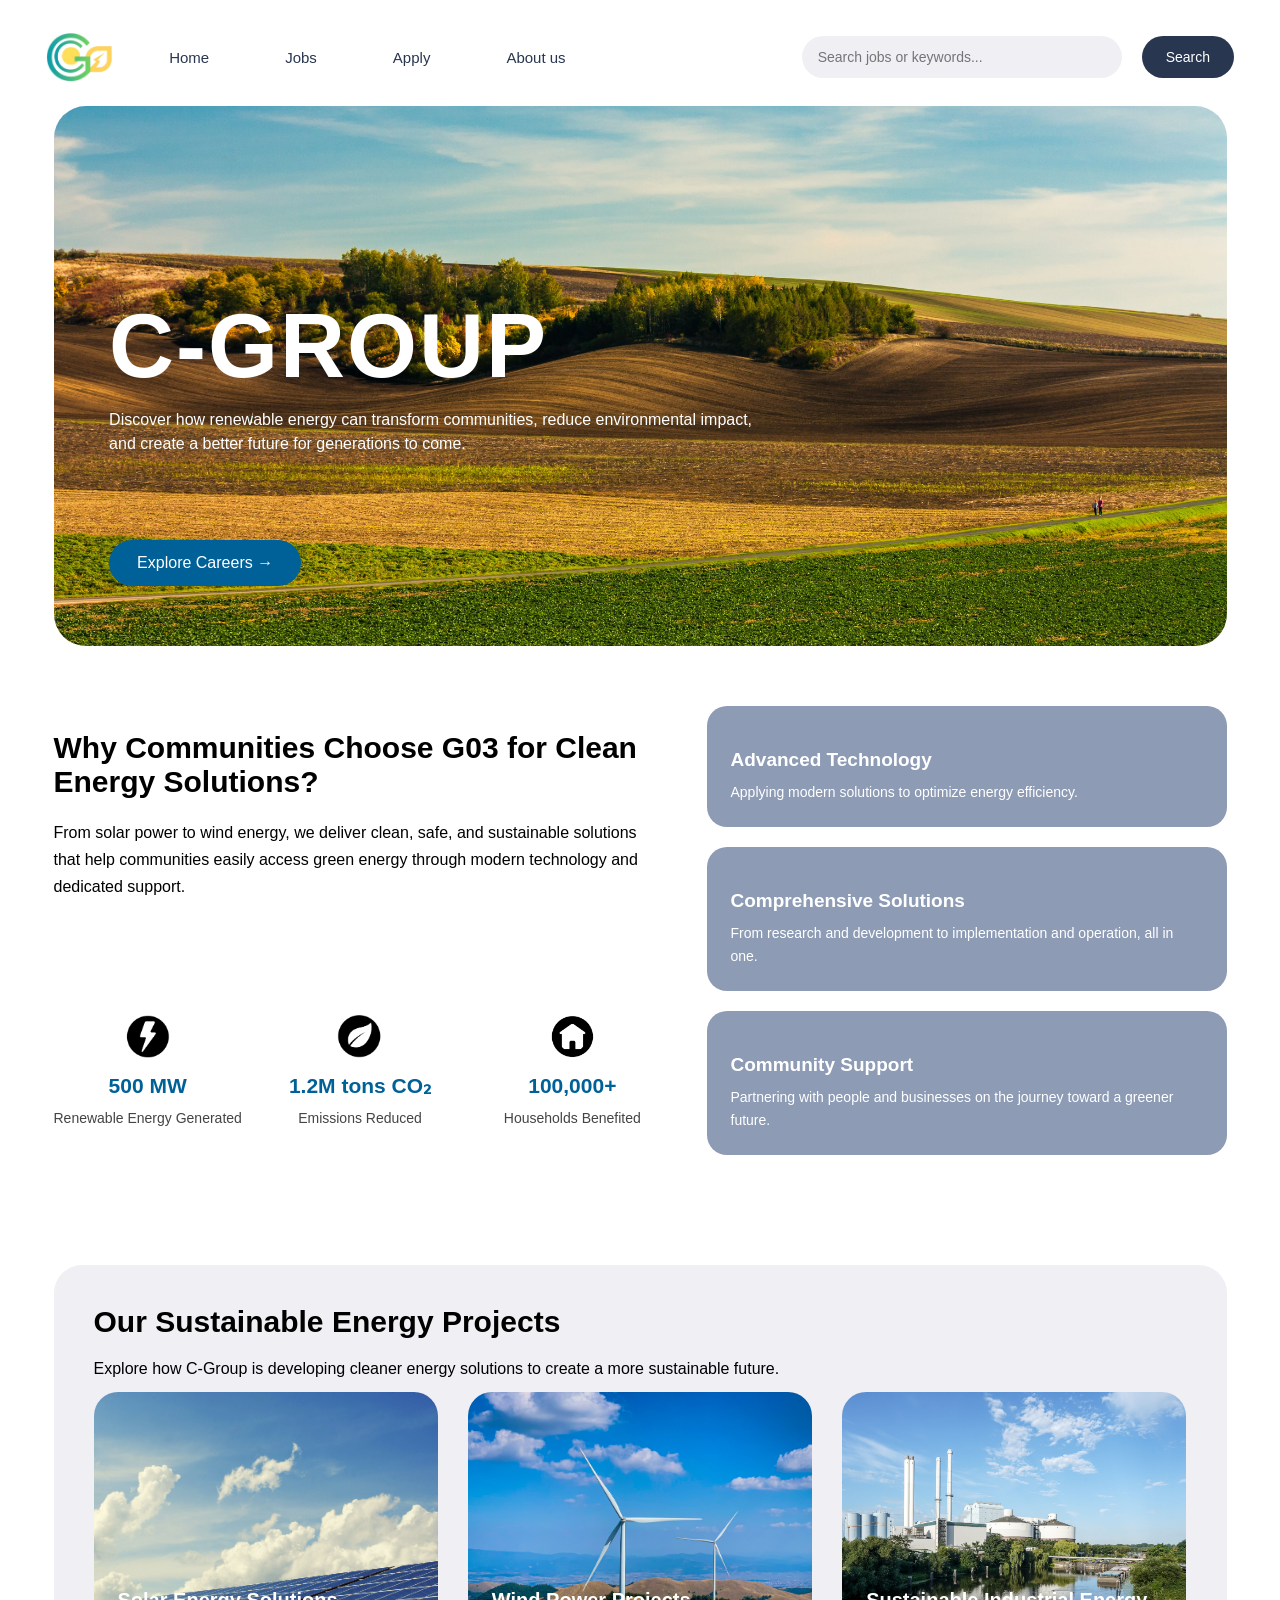
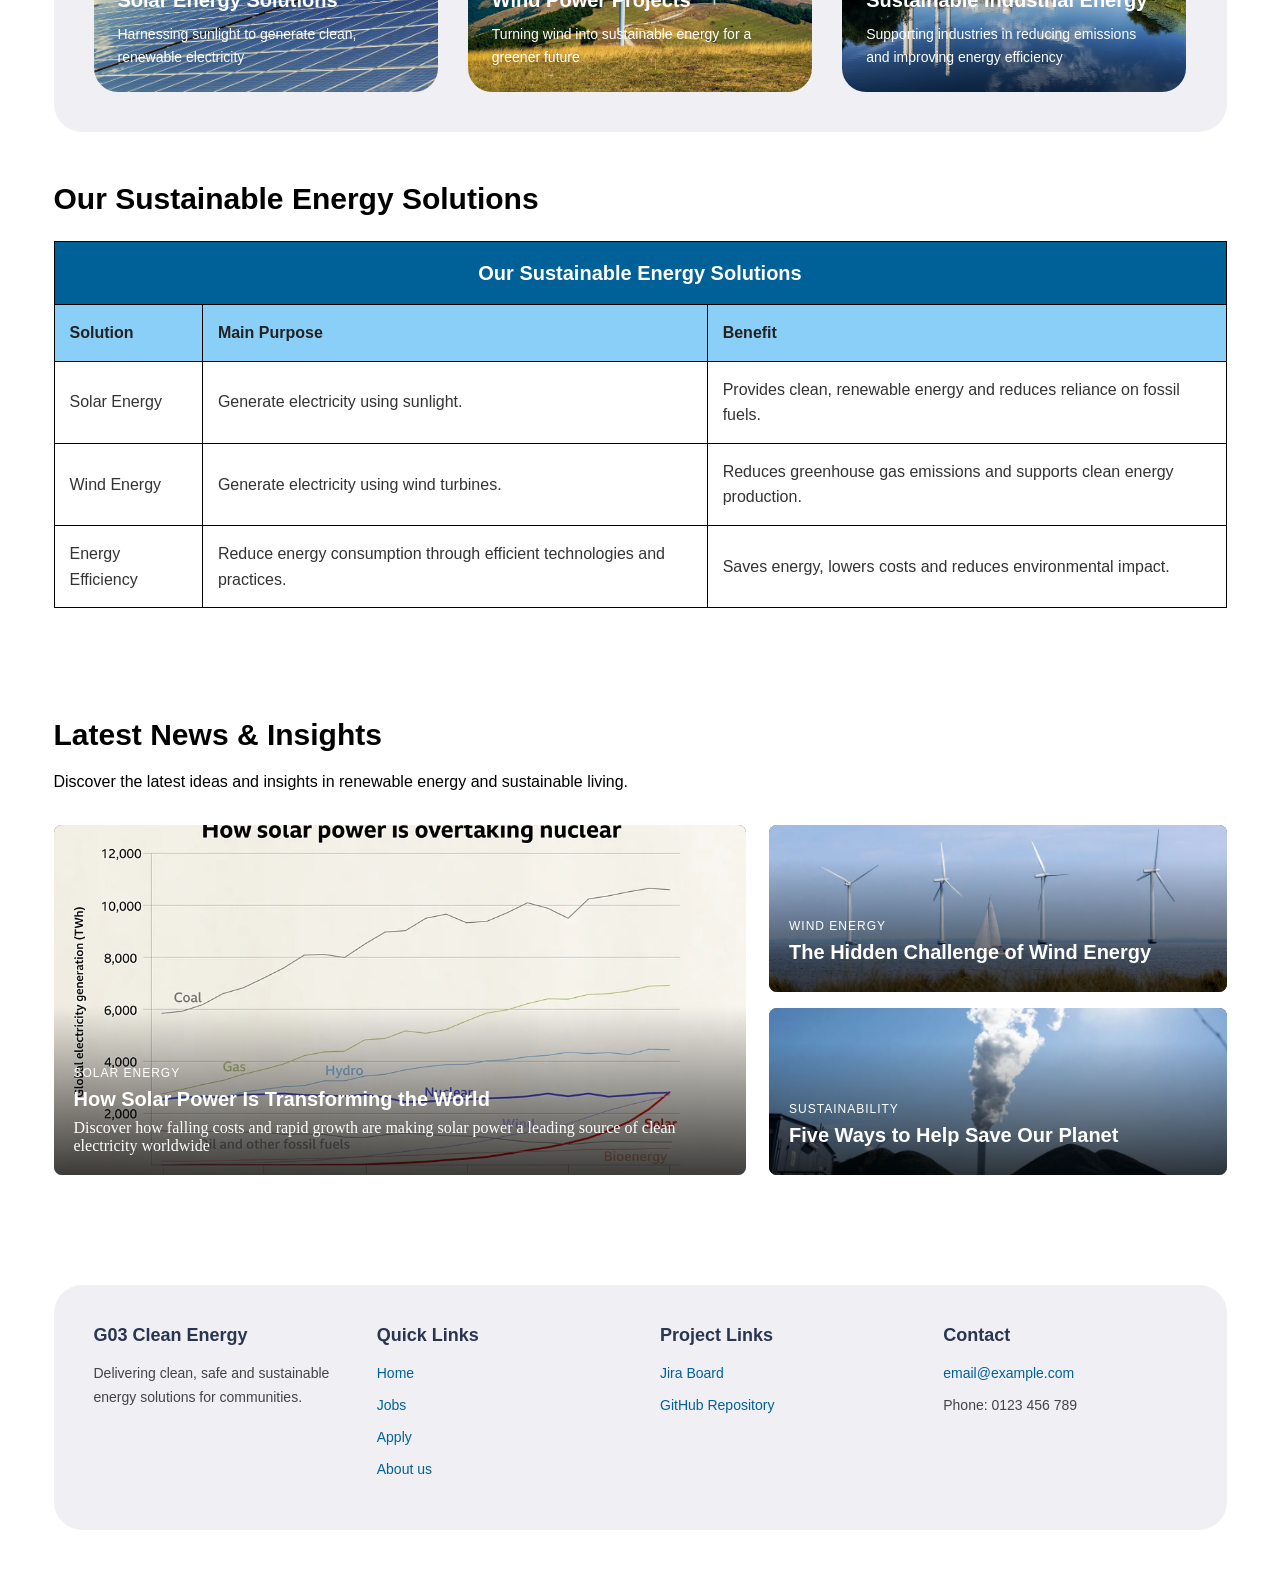
==== index.html @ 41810e2a "update table in index" ====
<!DOCTYPE html>
<html lang="en">
<head>
    <meta charset="UTF-8">
    <meta name="viewport" content="width=device-width, initial-scale=1.0">
    <title>Document</title>
    
    <!-- Shared stylesheet: navigation bar and footer (used by every page) -->
    <link rel="stylesheet" href="styles/styles.css"> 

    <!-- Home page stylesheet: styles only for this page -->
    <link rel="stylesheet" href="styles/index.css">
</head>

<body>

    <!-- =====================================================
         1. HERO (navigation + banner image + hero text)
         ===================================================== -->

    <section class="hero">
        
        <!-- ---------- Navigation bar ---------- -->
        <nav>
            <!-- Left side: logo and page links -->
            <div class="nav-left">

                <!-- Company logo: clicking it returns to the Home page -->
                <a href="index.html" class="logo">
                    <img src="images/logo_.png" alt="company_logo">
                </a>

                <!-- Company logo: clicking it returns to the Home page -->
                <div class="navigation_links">
                    <a href="index.html" class="active">Home</a>
                    <a href="jobs.html">Jobs</a>
                    <a href="apply.html">Apply</a>
                    <a href="about.html">About us</a>
                </div>

            </div>

            <!-- Right side: search form for job titles or keywords -->
            <form class="search_form" action="jobs.html" method="get">
                <input
                    type="search"
                    name="keyword"
                    placeholder="Search jobs or keywords..."
                    aria-label="Search jobs or keywords">

                <!-- Button that submits the search -->
                <button type="submit">Search</button>
            </form>

        </nav>
        
        <!-- ---------- Banner image (below the navigation bar) ---------- -->
        <section class="hero-image">
                <img src="images/background.jpg" alt="Renewable energy solutions">
        </section>

        <!-- ---------- Hero content (placed on top of the banner image) ---------- -->
        <div class="hero-content">

            <!-- Title and description -->
            <div class="hero-text">

                <!-- Title -->
                <div class="hero-title">
                    <h1> <strong> C-GROUP </strong> </h1> 
                </div>

                <!-- Description -->
                <div class="hero-description">
                    <p> Discover how renewable energy can transform communities, reduce environmental impact, 
                        and create a better future for generations to come.</p> 
                </div>

            </div>

            <!-- Call-to-action button -->
            <div class="hero-cta">
                <a href="jobs.html" class="btn-primary">Explore Careers → </a>
            </div>
            
        </div>

    </section>

    <!-- =====================================================
         2. INTRODUCTION
         Left: intro text + statistics.  Right: feature cards.
         ===================================================== -->
    <section class="intro-section">

        <!-- ---------- Left column: text and statistics ---------- -->
        <section class="intro">
            <h2> Why Communities Choose G03 for Clean Energy Solutions? </h2>
            <p> From solar power to wind energy, we deliver clean, safe, and sustainable 
                solutions that help communities easily access green energy through modern 
                technology and dedicated support. </p>

            <!-- Company statistics (3 items in a row) -->
            <div class="company-stats">

                <!-- Stat 1: renewable energy generated -->
                <div class="stat-item">
                    <div class="stat-icon">
                        <img src="images/icon_1.png" alt="lightning_icon ">
                    </div>
                    <h4>500 MW</h4>
                    <p>Renewable Energy Generated</p>
                </div>

                <!-- Stat 2: carbon emissions reduced -->
                <div class="stat-item">
                    <div class="stat-icon">
                        <img src="images/icon_2.png" alt="leaf_icon">
                    </div>
                    <h4>1.2M tons CO₂</h4>
                    <p> Emissions Reduced</p>
                </div>

                <!-- Stat 3: households benefited -->
                <div class="stat-item">
                    <div class="stat-icon">
                        <img src="images/icon_3.png" alt="house_icon">
                    </div>
                    <h4>100,000+</h4>
                    <p>Households Benefited</p>
                </div>

            </div>
            
        </section>

        <!-- ---------- Right column: feature cards (stacked vertically) ---------- -->
        <section class="features-section">
            <section class="features">

                <!-- Feature 1 -->
                <div class="feature-card">
                    <h3> Advanced Technology </h3>
                    <p> Applying modern solutions to optimize energy efficiency. </p>
                </div>

                <!-- Feature 2 -->
                <div class="feature-card">
                    <h3> Comprehensive Solutions </h3>
                    <p> From research and development to implementation and operation, 
                        all in one. </p>
                </div>

                <!-- Feature 3 -->
                <div class="feature-card">
                    <h3> Community Support </h3>
                    <p> Partnering with people and businesses on the journey 
                        toward a greener future. </p>
                </div>

            </section>
        </section>
        
    </section>

    <!-- =====================================================
         3. PROJECTS
         ===================================================== -->
    <section class="intro-project">

        <!-- Heading and description above the project cards -->
        <section class="project-text">
            <h2> Our Sustainable Energy Projects </h2>
            <p> Explore how C-Group is developing cleaner energy solutions to create a more sustainable future. </p>
        </section>

        <!-- Featured projects (3 cards in a row) -->
        <section class="featured-projects">
            <section class="projects">

                <!-- Project 1 -->
                <div class="project-card">
                    <img src="images/project_1.jpg" alt="Solar panels in a solar farm">
                    <h3> Solar Energy Solutions </h3>
                    <p> Harnessing sunlight to generate clean, renewable electricity </p>
                </div>

                <!-- Project 2 -->
                <div class="project-card">
                    <img src="images/project_2.jpg" alt="Wind turbines generating renewable energy">
                    <h3> Wind Power Projects </h3>
                    <p> Turning wind into sustainable energy for a greener future </p>
                </div>

                <!-- Project 3 -->
                <div class="project-card">
                    <img src="images/project_3.jpg" alt="Biomass energy facility">
                    <h3> Sustainable Industrial Energy </h3>
                    <p> Supporting industries in reducing emissions and improving energy efficiency </p>
                </div>

            </section>
        </section>

    </section>

    <!-- =====================================================
         4. SUSTAINABLE ENERGY TABLE
         ===================================================== -->
    <section class="solutions-section">

        <h2> Our Sustainable Energy Solutions </h2>
        <table class="solutions-table">

            <!-- Table title: merge 3 columns -->
            <tr>
                <th colspan="3">Our Sustainable Energy Solutions</th>
            </tr>
            
            <!-- Column headings -->
            <tr>
                <th>Solution</th>
                <th>Main Purpose</th>
                <th>Benefit</th>
            </tr>

            <!-- Solar Energy -->
            <tr>
                <td>Solar Energy</td>
                <td>Generate electricity using sunlight.</td>
                <td>Provides clean, renewable energy and reduces reliance on fossil fuels.</td>
            </tr>

            <!-- Wind Energy -->
            <tr>
                <td>Wind Energy</td>
                <td>Generate electricity using wind turbines.</td>
                <td>Reduces greenhouse gas emissions and supports clean energy production.</td>
            </tr>

            <!-- Energy Efficiency -->
            <tr>
                <td>Energy Efficiency</td>
                <td>Reduce energy consumption through efficient technologies and practices.</td>
                <td>Saves energy, lowers costs and reduces environmental impact.</td>
            </tr>

        </table>

    </section>

    <!-- =====================================================
         5. LATEST NEWS
         ===================================================== -->
    <section class="news-section">

        <!-- Heading and description above the news grid -->
        <div class="news-text">
            <h2> Latest News &amp; Insights </h2>
            <p>  Discover the latest ideas and insights in renewable energy
                 and sustainable living.</p>
        </div>

        <!-- News grid: 1 big article on the left, 2 smaller articles on the right -->
        <div class="news-grid">

            <!-- Left: main featured article -->
            <a href="https://www.bbc.com/future/article/20261023-how-solar-became-bigger-than-nuclear" class="news-card-link">

                <article class="news-card news-main">
                    <img src="images/bbc_solar.jpg" alt="Solar panels in a solar farm">

                    <div class="news-content">
                        <p class="news-category">SOLAR ENERGY</p>
                        <h3>How Solar Power Is Transforming the World</h3>
                        <p> Discover how falling costs and rapid growth are making solar power a 
                        leading source of clean electricity worldwide </p>
                    </div>
                </article>
            </a>
            
            <!-- Right: wrapper that holds the 2 smaller articles (stacked) -->
            <div class="news-right">

                <!-- Top-right article -->
                <a href="https://www.bbc.com/future/article/20250506-renewable-energys-trouble-with-wind-theft" class="news-card-link">

                    <article class="news-card news-secondary">
                        <img src="images/bbc_wind.jpg" alt="Wind turbines generating renewable energy">

                        <div class="news-content">
                            <p class="news-category">WIND ENERGY</p>
                            <h3>The Hidden Challenge of Wind Energy</h3>
                        </div>
                    </article>

                </a>

                <!-- Bottom-right article -->
                <a href="https://www.bbc.com/news/science-environment-60987614" class="news-card-link">

                    <article class="news-card news-secondary">
                        <img src="images/bbc_sustainace.jpg" alt="Biomass energy facility">

                        <div class="news-content">
                            <p class="news-category">SUSTAINABILITY</p>
                            <h3>Five Ways to Help Save Our Planet</h3>
                        </div>
                    </article>

                </a>

            </div>

        </div>

    </section>

    <!-- =====================================================
         6. FOOTER
         ===================================================== -->
    <footer class="footer">

        <!-- Top part: 4 columns -->
        <div class="footer-main">

            <!-- Column 1: company introduction -->
            <div class="footer-column">
                <h3>G03 Clean Energy</h3>
                <p>Delivering clean, safe and sustainable energy solutions for communities.</p>
            </div>

            <!-- Column 2: quick links to the main pages -->
            <div class="footer-column">
                <h3>Quick Links</h3>
                <a href="index.html">Home</a>
                <a href="jobs.html">Jobs</a>
                <a href="apply.html">Apply</a>
                <a href="about.html">About us</a>
            </div>

            <!-- Column 3: project links -->
            <div class="footer-column">
                <h3>Project Links</h3>
                <a href="https://student-team-bgzfvh3f.atlassian.net/jira/software/projects/SCRUM/boards/1?filter=&groupBy=subtask" target="_blank" rel="noopener">Jira Board</a>
                <a href="https://github.com/COS10026-CNKSCD/Project-1" target="_blank" rel="noopener">GitHub Repository</a>
            </div>

            <!-- Column 4: contact information -->
            <div class="footer-column">
                <h3>Contact</h3>
                <a href="mailto:email@example.com">email@example.com</a>
                <p>Phone: 0123 456 789</p>
            </div>

        </div>
    </footer>
    
</body>
</html>
---- styles/styles.css ----
/* =========================================================
   SHARED STYLES (used by every page)
 
   Sections in this file:
     1. Header / navigation bar
     2. Search form
 
   Team design notes:
     Font:              "Trebuchet MS", sans-serif
     Box background:    #F0EFF4 (light grey), #293650 (dark blue)
     Text colors:       black, #006199 (blue)
   ========================================================= */
 
/* Make width and height include padding and border (easier to size boxes) */
*, *::before, *::after {
    box-sizing: border-box;
}


/* =========================================================
   1. HEADER / NAVIGATION
   ========================================================= */

/* Navigation bar: logo and links on the left, search form on the right */
nav {
    display: flex;
    justify-content: space-between;          /* places the two sides at opposite ends */
    align-items: center;                     /* vertically centers the logo, links and form */
    padding: 24px 38px;
}

/* ---------- Left side: logo + page links ---------- */

/* Logo image: limit its size so it fits in the navigation bar */
.logo img {
    height: 50px;       /* change this number to make the logo bigger or smaller */
    width: auto;        /* width follows the height, so the logo is not stretched */
    display: block;     /* removes the small gap under the image */
}

/* Groups the company logo and the navigation links together */
.nav-left {
    display: flex;
    align-items: center;
    gap: 32px;                               /* space between the logo and the links */
}

/* Puts the navigation links in a horizontal row */
.navigation_links {
    display: flex;
    align-items: center;
    gap: 28px;                              /* space between the links */
}

/* Each navigation link */
.navigation_links a {
    font-family: "Trebuchet MS", sans-serif;
    font-size: 15px;
    color: #293650;
    text-decoration: none;                 /* removes the default underline */
    transition: color 0.3s ease;           /* smooth color change on hover */
    border-radius: 50px;                   /* pill shape (used by the hover background) */
    padding: 12px 24px;
}

/* Link gets a light background and black text when the mouse is over it */
.navigation_links a:hover {
    background-color: #F0EFF4;
    color: #000000;
}

/* =========================================================
   2. SEARCH FORM
   ========================================================= */
 
/* Puts the search input and the button in a horizontal row */
.search_form {
    display: flex;
    align-items: center;
    gap: 20px;                           /* space between the input and the button */
}

/* Search input field */
.search_form input[type="search"] {
    width: 320px;
    height: 42px;
    padding: 0 16px;                   /* space between the text and the edge of the field */
    border: none;                      /* removes the default border */
    border-radius: 24px;               /* rounded (pill) shape */
    background-color: #F0EFF4;
    font-size: 14px;
}

/* Search button */
.search_form button {
    height: 42px;
    padding: 0 24px;
    border: none;
    border-radius: 24px;
    background-color: #293650;
    color: white;
    font-size: 14px;
    cursor: pointer;                 /* shows the hand cursor on hover */
}

/* =========================================================
   3. FOOTER
   ========================================================= */

/* Footer box: same style as the projects box (grey, rounded on all corners) */
.footer {
    background-color: #F0EFF4;
    border-radius: 28px;
    padding: 40px;
    margin: 50px 3.6%;                  /* same side margin as the other sections */
}

/* Top part: puts the columns in a horizontal row */
.footer-main {
    display: flex;
    justify-content: space-between;
    gap: 40px;
}

/* One footer column */
.footer-column {
    flex: 1;                            /* all columns have equal width */
    min-width: 0;
}

/* Column title */
.footer-column h3 {
    font-family: "Trebuchet MS", sans-serif;
    font-size: 18px;
    color: #293650;
    margin: 0 0 16px;
}

/* Column text and links (shared settings) */
.footer-column p,
.footer-column a {
    font-family: "Trebuchet MS", sans-serif;
    font-size: 14px;
    line-height: 1.7;
    color: #444444;
    margin: 0 0 8px;
}

/* Links: one per line, blue, no underline */
.footer-column a {
    display: block;
    color: #006199;
    text-decoration: none;
    transition: color 0.3s ease;        /* smooth color change on hover */
}

/* Link becomes darker blue when hovered */
.footer-column a:hover {
    color: #003B5C;
}

/* Bottom part: thin line above the copyright text */
.footer-bottom {
    margin-top: 30px;
    padding-top: 20px;
    border-top: 1px solid #8D9BB5;
    text-align: center;
}

/* Copyright text */
.footer-bottom p {
    font-family: "Trebuchet MS", sans-serif;
    font-size: 13px;
    color: #444444;
    margin: 0;
}
---- styles/index.css ----
/*
Name: Trần Hồng Vy Ái
Student ID: 106391519
File: home.css
Purpose: Styles for the C-Group home page.
 
Sections in this file (same order as the page):
  1. Hero banner image
  2. Hero content + call-to-action button
  3. Introduction (text + statistics + feature cards)
  4. Projects
  5. Latest news
*/

/* * Make width and height include padding and border (easier to size boxes) */
*, *::before, *::after {
    box-sizing: border-box;
}


/* =========================================================
   1. HERO BANNER IMAGE
   ========================================================= */
 
/* Banner frame: size, side margin and rounded corners */
.hero-image {
    margin: 0 3.6%;
    height: 540px;
    border-radius: 32px;
    overflow: hidden;             /* cuts the image at the rounded corners */
}

/* Image fills the banner without being stretched */
.hero-image img {
    width: 100%;
    height: 100%;
    object-fit: cover;
    display: block;
}


/* =========================================================
   2. HERO CONTENT
   ========================================================= */
 
/* Reference point: hero content is positioned relative to this section */
.hero {
    position: relative;
}

/* Đẩy phần chữ C-GROUP và miêu tả lên cao hơn tùy ý qua thuộc tính top */
.hero-text {
    position: absolute;
    left: 8%;
    top: 45%;           /* Giảm hoặc tăng số này để chỉnh độ cao của chữ */
    z-index: 2;
    max-width: 650px;
    color: #ffffff;     /* Chữ màu trắng nổi bật trên ảnh nền */
}

/* Giữ nguyên hoặc điều chỉnh vị trí nút bấm ở phía dưới */
.hero-cta {
    position: absolute;
    left: 8%;
    bottom: 60px;       /* Nút vẫn nằm ở vị trí cũ */
    z-index: 2;
}

/* Tiêu đề C-GROUP */
.hero-title h1 {
    font-size: 90px;
    font-weight: normal;
    margin: 0 0 10px 0;
    letter-spacing: 2px;
    font-family: "Trebuchet MS", sans-serif;
}

/* Đoạn văn miêu tả */
.hero-description p {
    font-size: 16px;
    line-height: 1.5;
    margin: 0;
    font-family: "Trebuchet MS", sans-serif;
}

/* ---------- Call-to-action button ---------- */
 
/* "Explore Careers" button */
.btn-primary {
    display: inline-block;
    background-color: #006199;
    color: white;
    text-decoration: none;
    padding: 14px 28px;
    border-radius: 30px;
    font-family: "Trebuchet MS", sans-serif;
    font-size: 16px;
    transition: 0.3s;       /* smooth color change on hover */
}

/* Button becomes darker when the mouse is over it */
.btn-primary:hover {
    background-color: #003B5C;
    transform: translateY(-3px);
}


/* =========================================================
   3. INTRODUCTION
   ========================================================= */
 
/* Two-column layout: intro text on the left, feature cards on the right */
.intro-section {
    display: flex;
    justify-content: space-between;       /* text and cards go to opposite sides */
    align-items: center;                  /* centers both columns vertically */
    padding: 60px 3.6%;                   /* side padding matches the hero image margin */
    gap: 40px;                            /* space between the text and the cards */
}

/* ---------- 3a. Left column: introduction text ---------- */

/* Text column takes all the remaining space */
.intro {
    flex: 1;                        
    min-width: 0;                        /* lets the text shrink instead of pushing the cards out */
    align-self: flex-start;              /* aligns this column to the top */
}

/* Introduction heading */
.intro h2 {
    font-family: "Trebuchet MS", sans-serif;
    font-size: 30px;
    color: black;
    margin-bottom: 20px;
}

/* Introduction paragraph */
.intro p {
    font-family: "Trebuchet MS", sans-serif;
    font-size: 16px;
    line-height: 1.7;
    color: black;
}

/* ---------- 3b. Company statistics (inside the left column) ---------- */
 
/* Puts the 3 statistics items in a horizontal row */
.company-stats {
    display: flex;
    justify-content: space-between;
    gap: 24px;
    margin-top: 40px;
}

/* One statistics item (icon + number + description) */
.stat-item {
    flex: 1;                        /* all 3 items have equal width */
    min-width: 0;
    text-align: center;
}

/* Box that centers the icon and controls the space around it */
.stat-icon {
    display: flex;
    align-items: center;
    justify-content: center;
    width: 72px;
    height: 72px;
    margin: 60px auto 2px;        /* top 60px, centered horizontally, bottom 2px */
}

/* Icon image size */
.stat-icon img {
    display: block;
    width: 45px;
    height: 45px;
    object-fit: contain;         /* shows the whole icon without cropping */
}

/* Statistics value (e.g. 500 MW) */
.stat-item h4 {
    font-family: "Trebuchet MS", sans-serif;
    font-size: 21px;
    color: #006199;
    margin: 0 0 10px;
}

/* Description under the value */
.stat-item p {
    font-family: "Trebuchet MS", sans-serif;
    font-size: 14px;
    line-height: 1.5;
    color: #444444;
    margin: 0;
}

/* ---------- 3c. Right column: feature cards ---------- */

/* Fixed-width column that holds the 3 cards */
.features-section {
    flex: 0 0 520px;                /* Do not grow or shrink; width is 520px */
    max-width: 100%;                /* Never exceed the width of the parent */
}

/* Stacks the cards vertically */
.features {
    display: flex;
    flex-direction: column;
    gap: 20px;                      /* Space between cards */
}

/* One feature card */
.feature-card {
    background-color: #8D9BB5;
    border-radius: 20px;
    padding: 24px;
    width: 100%;                    /* Fill the column width */
}

/* Card title */
.feature-card h3 {
    font-family: "Trebuchet MS", sans-serif;
    font-size: 19px;
    color: white;
    margin-bottom: 10px;
}

/* Card text */
.feature-card p {
    font-family: "Trebuchet MS", sans-serif;
    font-size: 14px;
    line-height: 1.6;
    color: white;
    margin: 0;
}


/* =========================================================
   4. PROJECTS
   ========================================================= */
 
/* Grey rounded box that holds the whole projects section */
.intro-project {
    background-color: #F0EFF4;
    border-radius: 28px;
    padding: 40px;
    margin: 50px 3.6%;
}

/* ---------- 4a. Text above the project cards ---------- */

/* Space between the text and the cards below */
.project-text {
    margin-bottom: 10px;
}

/* Projects heading */
.project-text h2 {
    font-family: "Trebuchet MS", sans-serif;
    font-size: 30px;
    color: black ;
    margin: 0 0 16px;
}

/* Projects description */
.project-text p {
    font-family: "Trebuchet MS", sans-serif;
    font-size: 16px;
    line-height: 1.7;
    color: black;
    margin: 0;
}

/* ---------- 4b. Project cards ---------- */
 
/* Puts the project cards in a horizontal row */
.projects {
    display: flex;
    justify-content: space-between;
    gap: 30px;
}

/* One project card */
.project-card {
    flex: 1;                        /* all cards have equal width */
    min-width: 0;
    height: 300px;
    position: relative;             /* lets the title and text be placed inside the card */
    overflow: hidden;               /* cuts the image at the rounded corners */
    border-radius: 24px;
    box-sizing: border-box;
}

/* Image fills the whole card */
.project-card img {
    width: 100%;
    height: 100%;
    object-fit: cover;
    display: block;
}

/* Title and description sit on top of the image (shared settings) */
.project-card h3,
.project-card p {
    position: absolute;
    left: 24px;
    right: 24px;
    color: white;
}

/* Project title: placed above the description */
.project-card h3 {
    bottom: 80px;
    font-family: "Trebuchet MS", sans-serif;
    font-size: 20px;
    margin: 0;
}

/* Project description: placed at the very bottom */
.project-card p {
    bottom: 24px;
    font-family: "Trebuchet MS", sans-serif;
    font-size: 14px;
    line-height: 1.6;
    margin: 0;
}

/* =========================================================
    SUSTAINABLE ENERGY TABLE
   ========================================================= */

/* Space around the table section */
.solutions-section {
    margin: 50px 3.6%;
}

.solutions-section h2 {
    font-family: "Trebuchet MS", sans-serif; /* Change the font */
    font-size: 30px;                         /* Change the text size */
    font-weight: bold;                       /* Make the text bold */
    color: black;                           /* Change the text color */
}

/* Table layout */
.solutions-table {
    width: 100%;
    border-collapse: collapse;
    font-family: "Trebuchet MS", sans-serif;
}

/* Table cells */
.solutions-table th,
.solutions-table td {
    border: 1px solid black;
    padding: 15px;
    text-align: left;
    line-height: 1.6;
}

/* Main table heading */
.solutions-table tr:first-child th {
    background-color: #006199;
    color: white;
    text-align: center;
    font-size: 20px;
}

/* Column headings */
.solutions-table tr:nth-child(2) th {
    background-color: #8ACFF8;
    color: #222222;
}

/* Table body */
.solutions-table td {
    background-color: #ffffff;
    color: #333333;
}

/* Highlight a row when the mouse moves over it */
.solutions-table tr:hover td {
    background-color: #f0f8fc;
}

/* =========================================================
   LATEST NEWS
   ========================================================= */

/* ---------- 1. Section wrapper ---------- */

/* Outer space around the whole news section */
.news-section {
    margin: 50px 3.6%;
    padding: 60px 0;
}


/* ---------- 2. Introduction text (title + description) ---------- */

/* Space between the intro text and the news grid below */
.news-text {
    margin-bottom: 30px;
}

.news-text h2 {
    font-family: "Trebuchet MS", sans-serif;
    font-size: 30px;
    color: black;
    margin: 0 0 16px;
}

.news-text > p {
    font-family: "Trebuchet MS", sans-serif;
    font-size: 16px;
    line-height: 1.7;
    color: black;
    margin: 0;
}


/* ---------- 3. News grid layout (float) ----------
   Layout: 1 big card on the left, 2 stacked cards on the right.
   Widths:  59% + 39% = 98%  (the remaining 2% is the gap in the middle)
   Heights: 48% + 4% + 48% = 100% (the 4% is the gap between the 2 right cards)
   ---------------------------------------------------------- */

/* Container: needs a fixed height so the % heights inside can be calculated */
.news-grid {
    height: 350px;
    overflow: hidden;       /* clearfix: makes the container wrap its floated children */
}

/* Right column: wrapper that holds the 2 smaller articles */
.news-right {
    float: right;
    width: 39%;
    height: 100%;
}

/* The <a> tag around each card: must be a block so it can have width/height */
.news-card-link {
    display: block;
    text-decoration: none;  /* removes the underline from the link */
    color: inherit;         /* keeps the text color instead of link blue */
}

/* Left column: the main (big) article.
   ">" selects only direct children of .news-grid, so the two small links are not affected */
.news-grid > .news-card-link {
    float: left;
    width: 59%;
    height: 100%;
}

/* Each small article: half of the column height, minus half of the 16px gap */
.news-right .news-card-link {
    height: calc((100% - 16px) / 2);
}

/* Gap between the two small articles (only the second one gets the margin) */
.news-right .news-card-link + .news-card-link {
    margin-top: 16px;
}


/* ---------- 4. News card (shared by all 3 articles) ---------- */

/* Card frame: rounded corners, grey background shown while the image is empty */
.news-card {
    position: relative;     /* lets .news-content be positioned inside the card */
    overflow: hidden;       /* hides anything outside the rounded corners */
    border-radius: 8px;
    background: #555;
    height: 100%;           /* card fills the whole <a> tag around it */
}

/* Image fills the whole card without being stretched */
.news-card img {
    width: 100%;
    height: 100%;
    object-fit: cover;      /* crops the image to fit instead of distorting it */
    display: block;         /* removes the small gap under images */
    transition: transform 0.4s;   /* smooth zoom when hovering */
}

/* Hover: when the mouse is over the link, the image inside zooms in slightly */
.news-card-link:hover .news-card img {
    transform: scale(1.05);   /* 1.05 = 105% of the original size */
}


/* ---------- 5. Text on top of the card image ---------- */

/* Text block sits at the bottom of the card, over the image */
.news-content {
    position: absolute;
    left: 0;
    bottom: 0;
    width: 100%;
    box-sizing: border-box; /* padding stays inside the 100% width */
    padding: 20px;
    padding-top: 60px;      /* makes the box taller upward so the gradient has room */
    /* Dark at the bottom (75%), fully transparent at the top: keeps white text readable */
    background: linear-gradient(to top, rgba(0, 0, 0, 0.75), rgba(0, 0, 0, 0));
    color: white;
}

/* Small category label (e.g. SOLAR ENERGY) */
.news-content .news-category {
    font-family: "Trebuchet MS", sans-serif;
    font-size: 12px;
    letter-spacing: 1px;
    margin: 0 0 8px;
}

/* Article title */
.news-content h3 {
    font-family: "Trebuchet MS", sans-serif;
    font-size: 20px;
    margin: 0 0 8px;
}

/* Short description (only the main article has one) */
.news-content p {
    margin: 0;
}
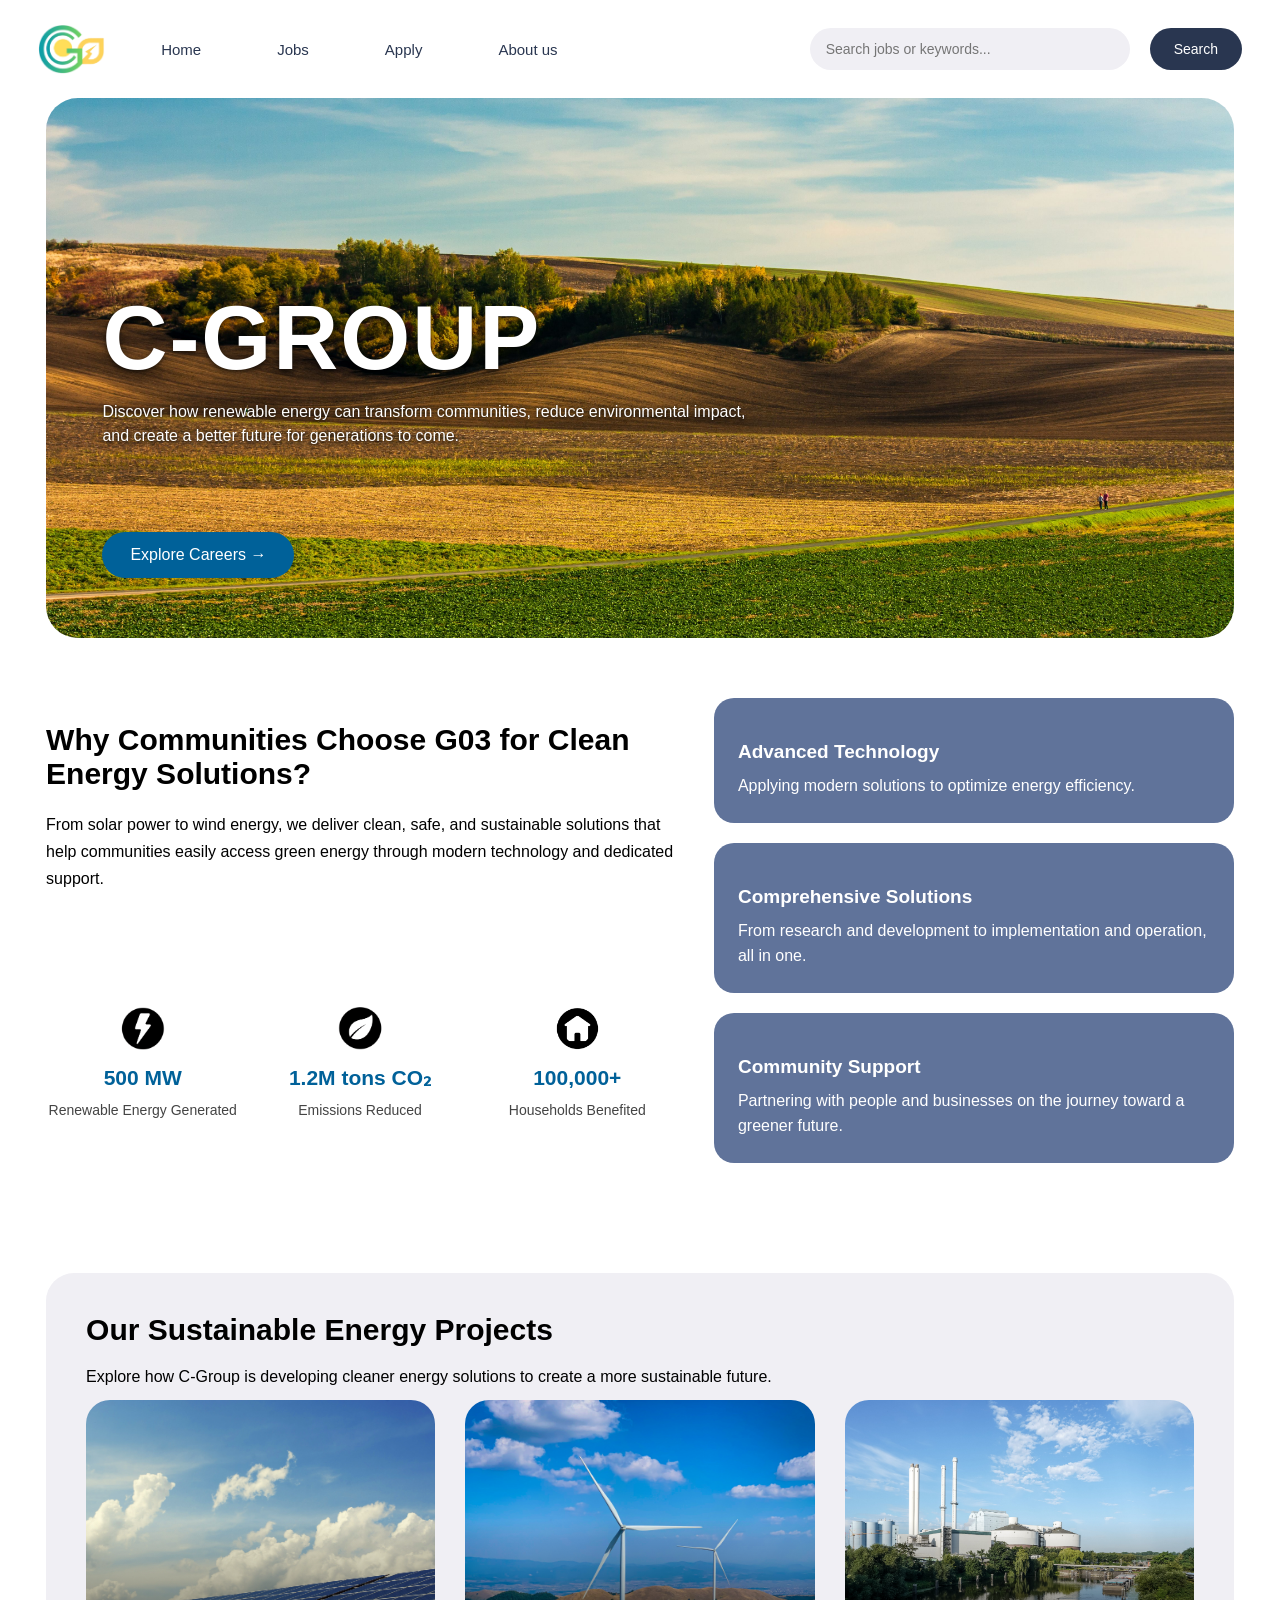
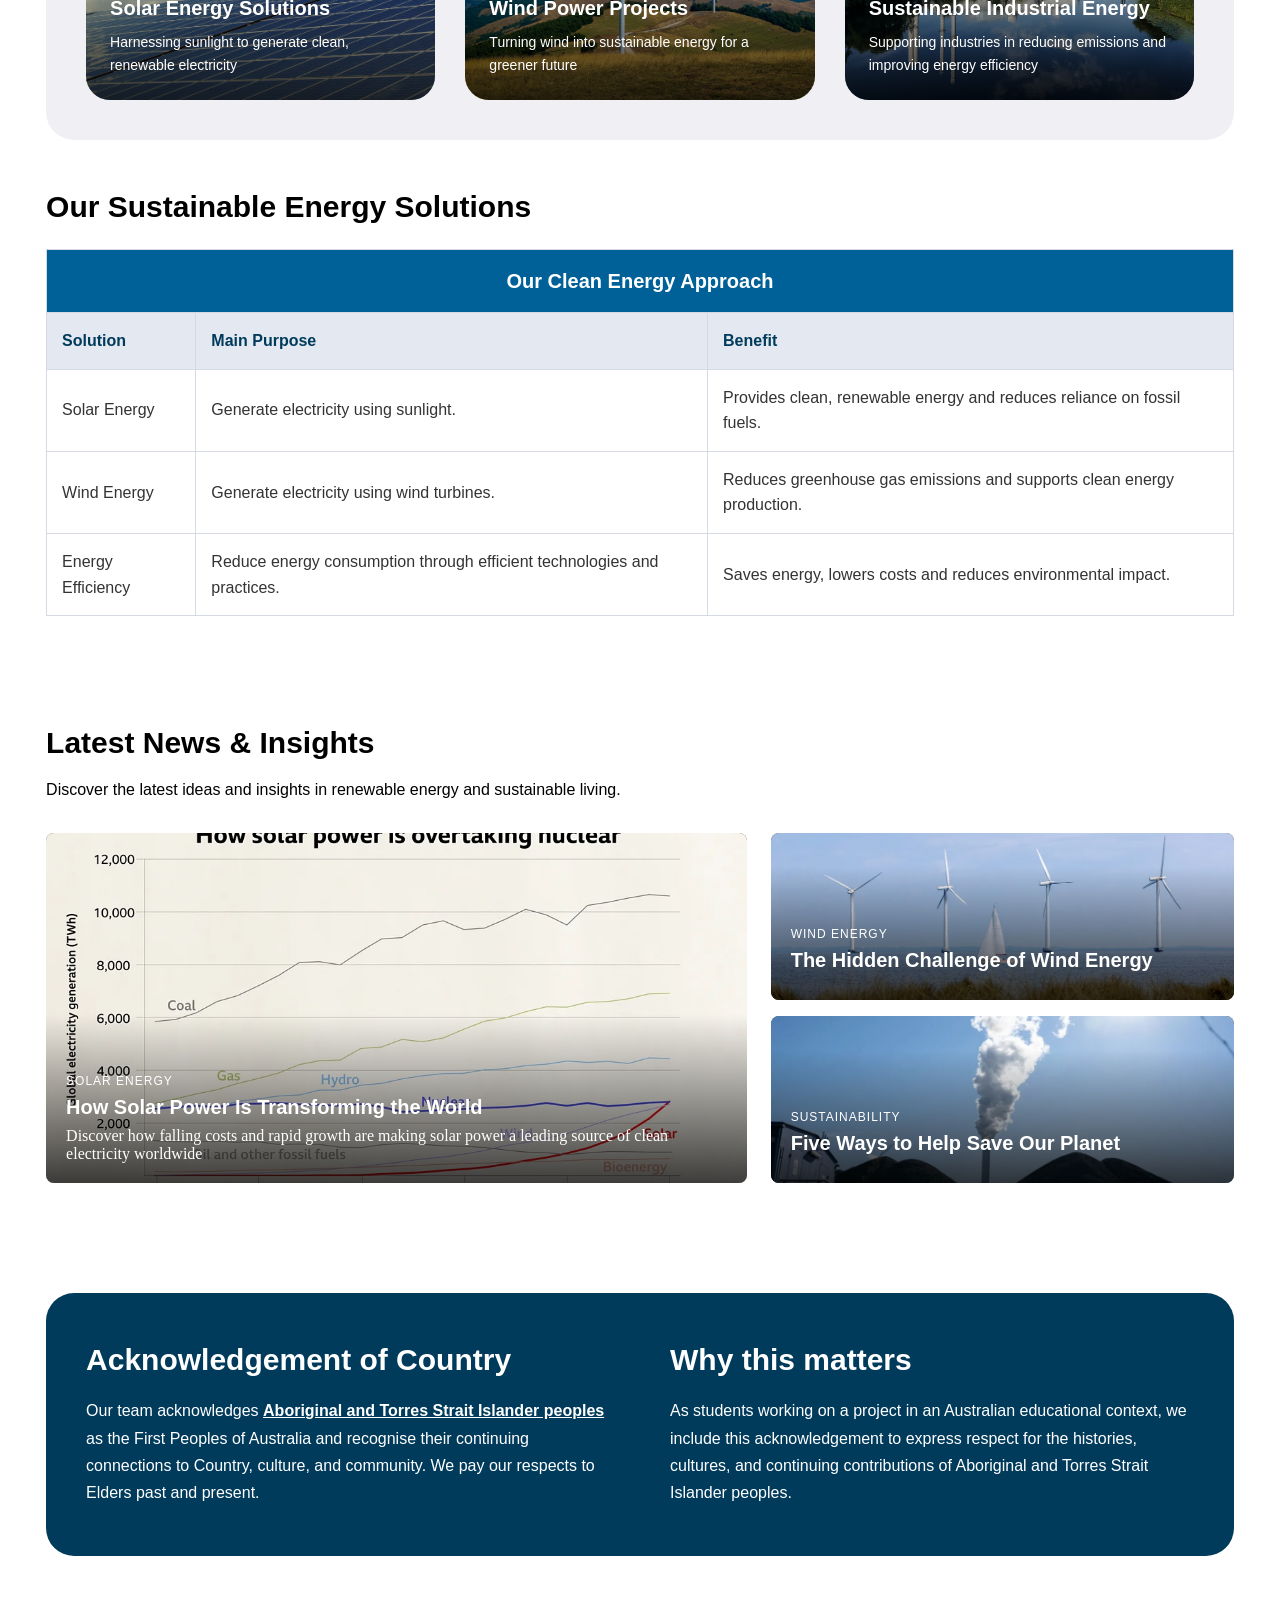
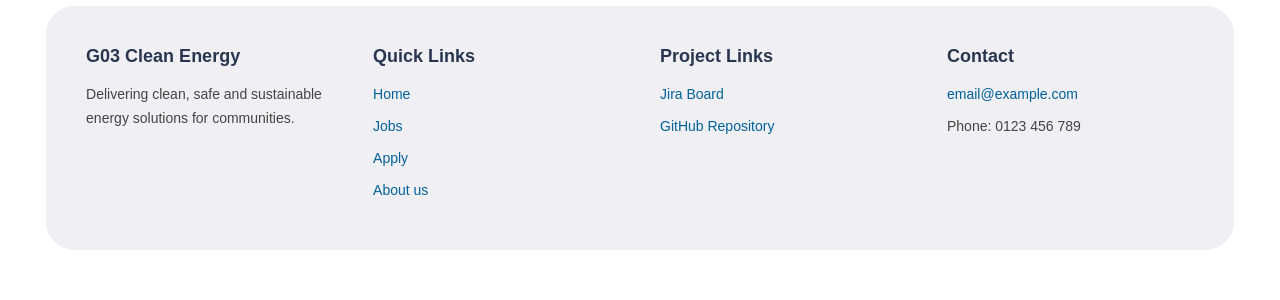
==== commit 2c0d17af: "Update acknowledgement of country and fix details in index page" ====
--- a/index.html
+++ b/index.html
@@ -214,7 +214,7 @@
 
             <!-- Table title: merge 3 columns -->
             <tr>
-                <th colspan="3">Our Sustainable Energy Solutions</th>
+                <th colspan="3">Our Clean Energy Approach</th>
             </tr>
             
             <!-- Column headings -->
@@ -317,7 +317,19 @@
     </section>
 
     <!-- =====================================================
-         6. FOOTER
+         6. ACKNOWLEDGEMENT OF COUNTRY
+         ===================================================== -->
+    <section class="country-acknowledgement-section">
+        <div class="country-acknowledgement-content">
+            <h2>Acknowledgement of Country</h2>
+            <p>Our team acknowledges <strong><u>Aboriginal and Torres Strait Islander peoples</u></strong> as the First Peoples of Australia and recognise their continuing connections to Country, culture, and community. We pay our respects to Elders past and present.</p>
+            <h3>Why this matters</h3>
+            <p>As students working on a project in an Australian educational context, we include this acknowledgement to express respect for the histories, cultures, and continuing contributions of Aboriginal and Torres Strait Islander peoples.</p>
+        </div>
+    </section>
+
+    <!-- =====================================================
+         7. FOOTER
          ===================================================== -->
     <footer class="footer">
 
--- a/styles/styles.css
+++ b/styles/styles.css
@@ -16,10 +16,13 @@
     box-sizing: border-box;
 }
 
-
 /* =========================================================
    1. HEADER / NAVIGATION
    ========================================================= */
+/* Remove the default browser margin (8px) for consistent layout of the nav bar across all pages. */
+body {
+    margin: 0;
+}
 
 /* Navigation bar: logo and links on the left, search form on the right */
 nav {
--- a/styles/index.css
+++ b/styles/index.css
@@ -55,7 +55,7 @@
     top: 45%;           /* Giảm hoặc tăng số này để chỉnh độ cao của chữ */
     z-index: 2;
     max-width: 650px;
-    color: #ffffff;     /* Chữ màu trắng nổi bật trên ảnh nền */
+    color: #ffffff;     /* Chữ màu trắng nổi bật trên ảnh nền */   
 }
 
 /* Giữ nguyên hoặc điều chỉnh vị trí nút bấm ở phía dưới */
@@ -73,6 +73,11 @@
     margin: 0 0 10px 0;
     letter-spacing: 2px;
     font-family: "Trebuchet MS", sans-serif;
+    /* Layered shadows: a tight dark edge + a soft wide glow behind the letters */
+    text-shadow:
+        0 2px 4px rgba(0, 0, 0, 0.6),
+        0 4px 20px rgba(0, 0, 0, 0.5),
+        0 0 40px rgba(0, 0, 0, 0.4);
 }
 
 /* Đoạn văn miêu tả */
@@ -81,6 +86,10 @@
     line-height: 1.5;
     margin: 0;
     font-family: "Trebuchet MS", sans-serif;
+    /* Same idea, a bit lighter because the text is smaller */
+    text-shadow:
+        0 1px 3px rgba(0, 0, 0, 0.7),
+        0 2px 12px rgba(0, 0, 0, 0.6);
 }
 
 /* ---------- Call-to-action button ---------- */
@@ -212,7 +221,7 @@
 
 /* One feature card */
 .feature-card {
-    background-color: #8D9BB5;
+    background-color: #60739A;
     border-radius: 20px;
     padding: 24px;
     width: 100%;                    /* Fill the column width */
@@ -229,9 +238,9 @@
 /* Card text */
 .feature-card p {
     font-family: "Trebuchet MS", sans-serif;
-    font-size: 14px;
+    font-size: 16px;
     line-height: 1.6;
-    color: white;
+    color: White;
     margin: 0;
 }
 
@@ -290,6 +299,7 @@
     overflow: hidden;               /* cuts the image at the rounded corners */
     border-radius: 24px;
     box-sizing: border-box;
+    background-color: #222222;      /* dark fallback: used for contrast checking, and shown if the image fails to load */
 }
 
 /* Image fills the whole card */
@@ -298,6 +308,16 @@
     height: 100%;
     object-fit: cover;
     display: block;
+}
+.project-card::before {
+    content: "";            /* required, otherwise the box does not appear */
+    position: absolute;
+    left: 0;
+    bottom: 0;
+    width: 100%;
+    height: 60%;            /* the gradient covers the bottom 60% of the card */
+    /* Dark at the bottom (75%), fully transparent at the top */
+    background: linear-gradient(to top, rgba(0, 0, 0, 0.75), rgba(0, 0, 0, 0));
 }
 
 /* Title and description sit on top of the image (shared settings) */
@@ -352,7 +372,7 @@
 /* Table cells */
 .solutions-table th,
 .solutions-table td {
-    border: 1px solid black;
+    border: 1px solid #D5D9E3;
     padding: 15px;
     text-align: left;
     line-height: 1.6;
@@ -368,8 +388,8 @@
 
 /* Column headings */
 .solutions-table tr:nth-child(2) th {
-    background-color: #8ACFF8;
-    color: #222222;
+    background-color: #E3E8F1;
+    color: #003B5C;
 }
 
 /* Table body */
@@ -380,7 +400,7 @@
 
 /* Highlight a row when the mouse moves over it */
 .solutions-table tr:hover td {
-    background-color: #f0f8fc;
+    background-color: #F0EFF4;
 }
 
 /* =========================================================
@@ -524,4 +544,43 @@
 /* Short description (only the main article has one) */
 .news-content p {
     margin: 0;
+}
+
+/* =========================================================
+   ACKNOWLEDGEMENT OF COUNTRY
+   ========================================================= */
+
+/* Dark rounded box, same side margin and rounded corners as the other sections */
+.country-acknowledgement-section {
+    background-color: #003B5C;          /* brand dark blue (same as the button hover) */
+    color: #ffffff;
+    border-radius: 28px;                /* same as the projects box */
+    padding: 50px 40px;
+    margin: 50px 3.6%;                  /* side margin matches the hero image */
+    font-family: "Trebuchet MS", sans-serif;
+}
+
+/* Two columns: heading + text on the left, heading + text on the right.
+   grid-auto-flow: column fills the first column (h2, p) before the second (h3, p) */
+.country-acknowledgement-content {
+    display: grid;
+    grid-template-columns: 1fr 1fr;
+    grid-template-rows: auto 1fr;       /* row 1 = headings, row 2 = paragraphs */
+    grid-auto-flow: column;
+    column-gap: 60px;
+}
+
+/* Both headings share the same size so the two columns line up */
+.country-acknowledgement-content h2,
+.country-acknowledgement-content h3 {
+    font-size: 30px;
+    color: #ffffff;
+    margin: 0 0 20px;
+}
+
+/* Paragraphs fill their own column */
+.country-acknowledgement-content p {
+    font-size: 16px;
+    line-height: 1.7;
+    margin: 0;
 }
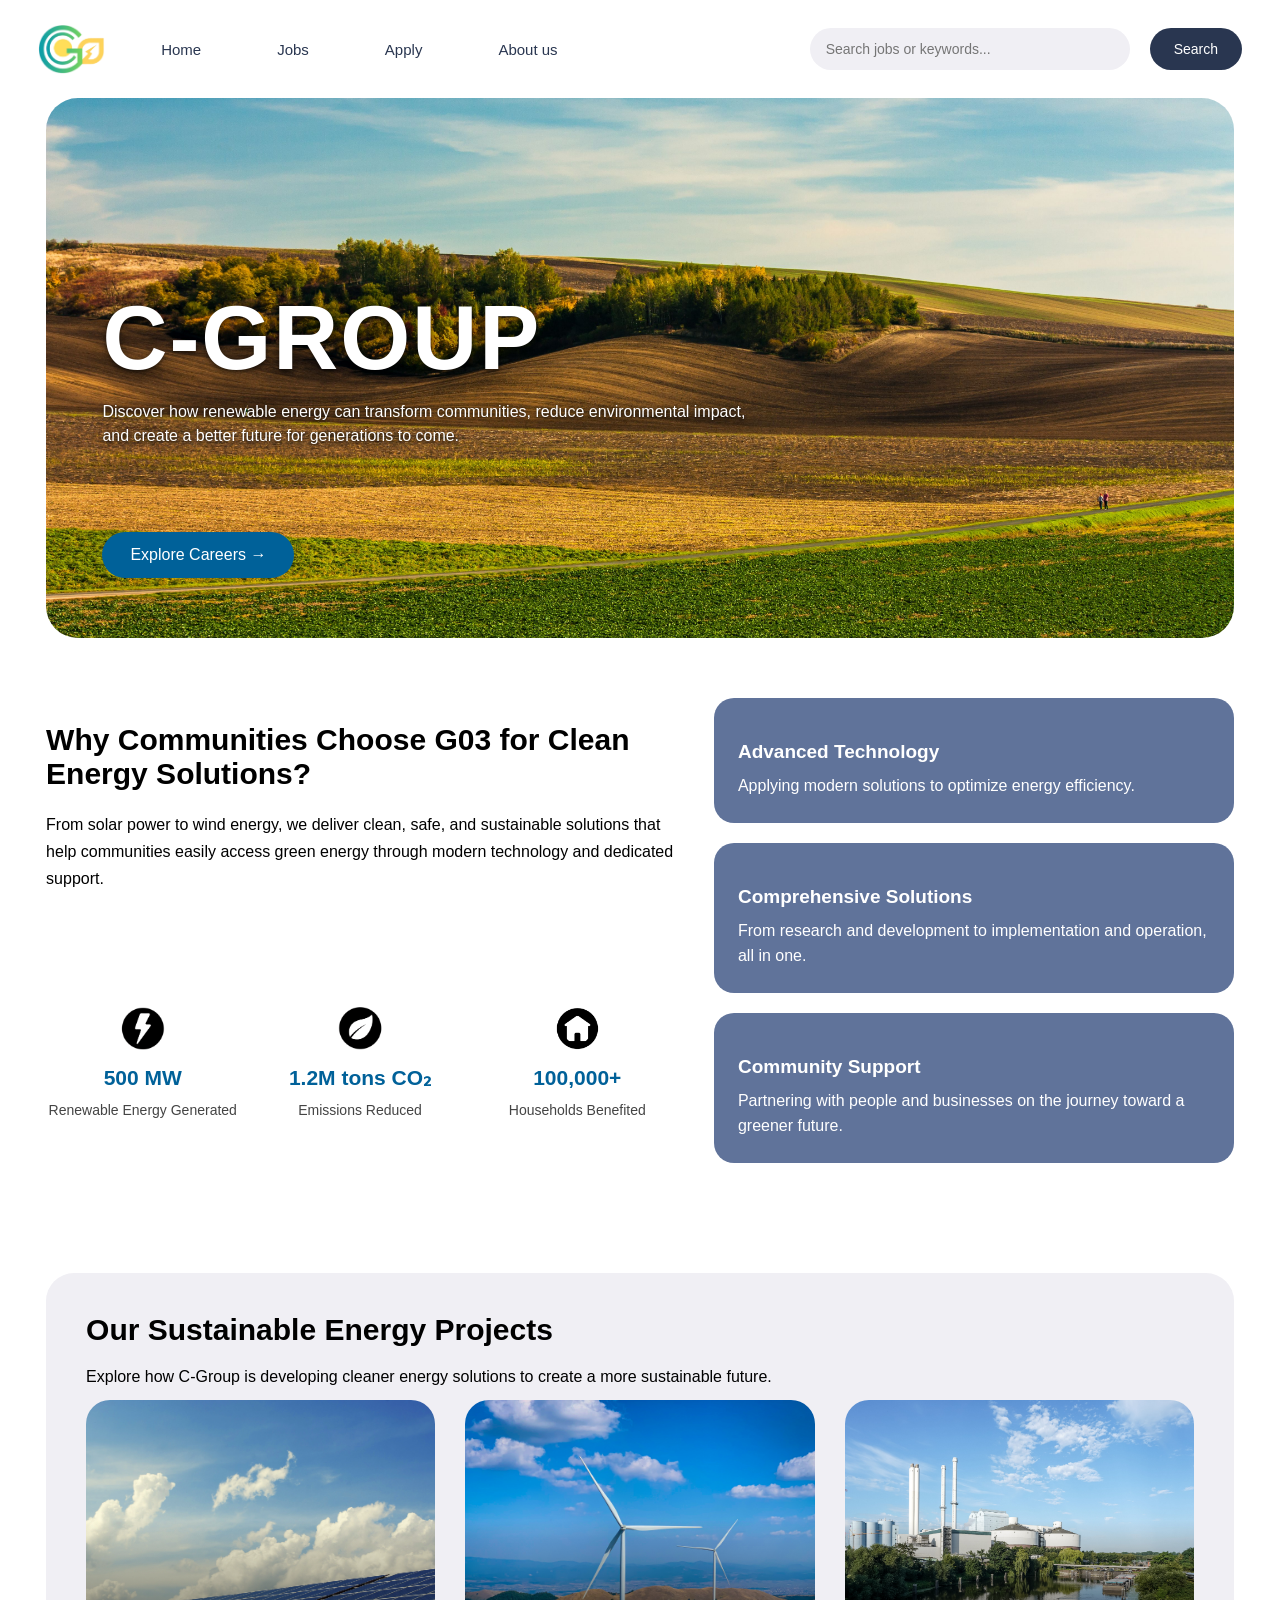
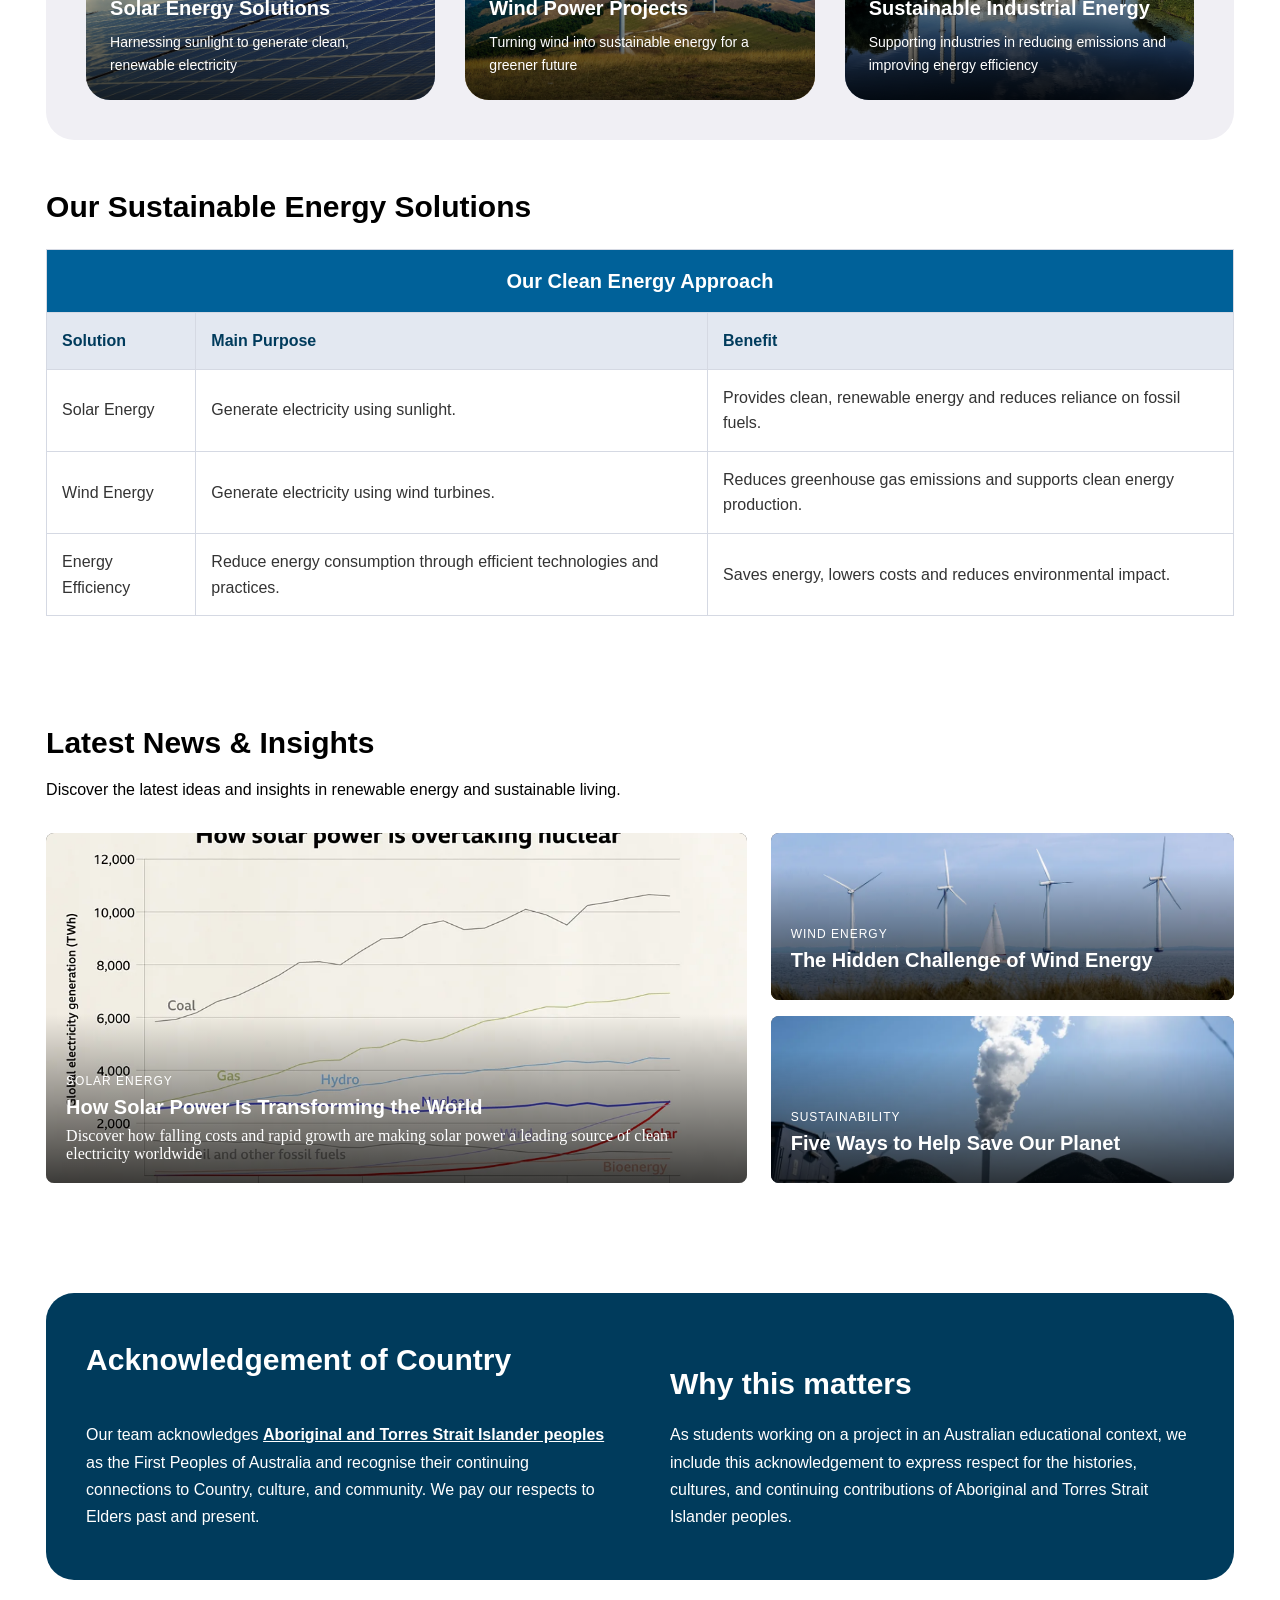
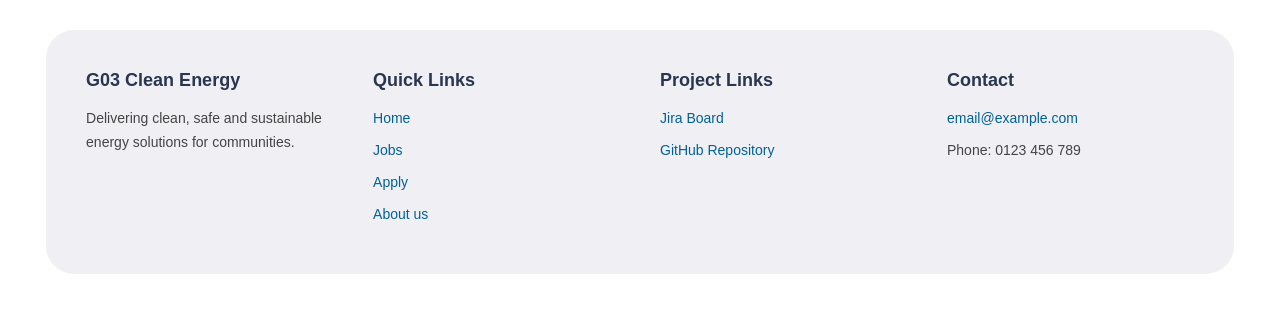
==== commit 076276df: "Update index.html" ====
--- a/index.html
+++ b/index.html
@@ -3,13 +3,21 @@
 <head>
     <meta charset="UTF-8">
     <meta name="viewport" content="width=device-width, initial-scale=1.0">
-    <title>Document</title>
+    <title>Home</title>
     
     <!-- Shared stylesheet: navigation bar and footer (used by every page) -->
     <link rel="stylesheet" href="styles/styles.css"> 
 
     <!-- Home page stylesheet: styles only for this page -->
     <link rel="stylesheet" href="styles/index.css">
+    
+     <!-- Embedded CSS: applies to this page only -->
+    <style>
+        main h1, main h2 {
+            font-family: "Trebuchet MS", sans-serif;
+        }
+    </style>
+
 </head>
 
 <body>
@@ -323,7 +331,7 @@
         <div class="country-acknowledgement-content">
             <h2>Acknowledgement of Country</h2>
             <p>Our team acknowledges <strong><u>Aboriginal and Torres Strait Islander peoples</u></strong> as the First Peoples of Australia and recognise their continuing connections to Country, culture, and community. We pay our respects to Elders past and present.</p>
-            <h3>Why this matters</h3>
+            <h3 style="margin-top: 24px;">Why this matters</h3>
             <p>As students working on a project in an Australian educational context, we include this acknowledgement to express respect for the histories, cultures, and continuing contributions of Aboriginal and Torres Strait Islander peoples.</p>
         </div>
     </section>
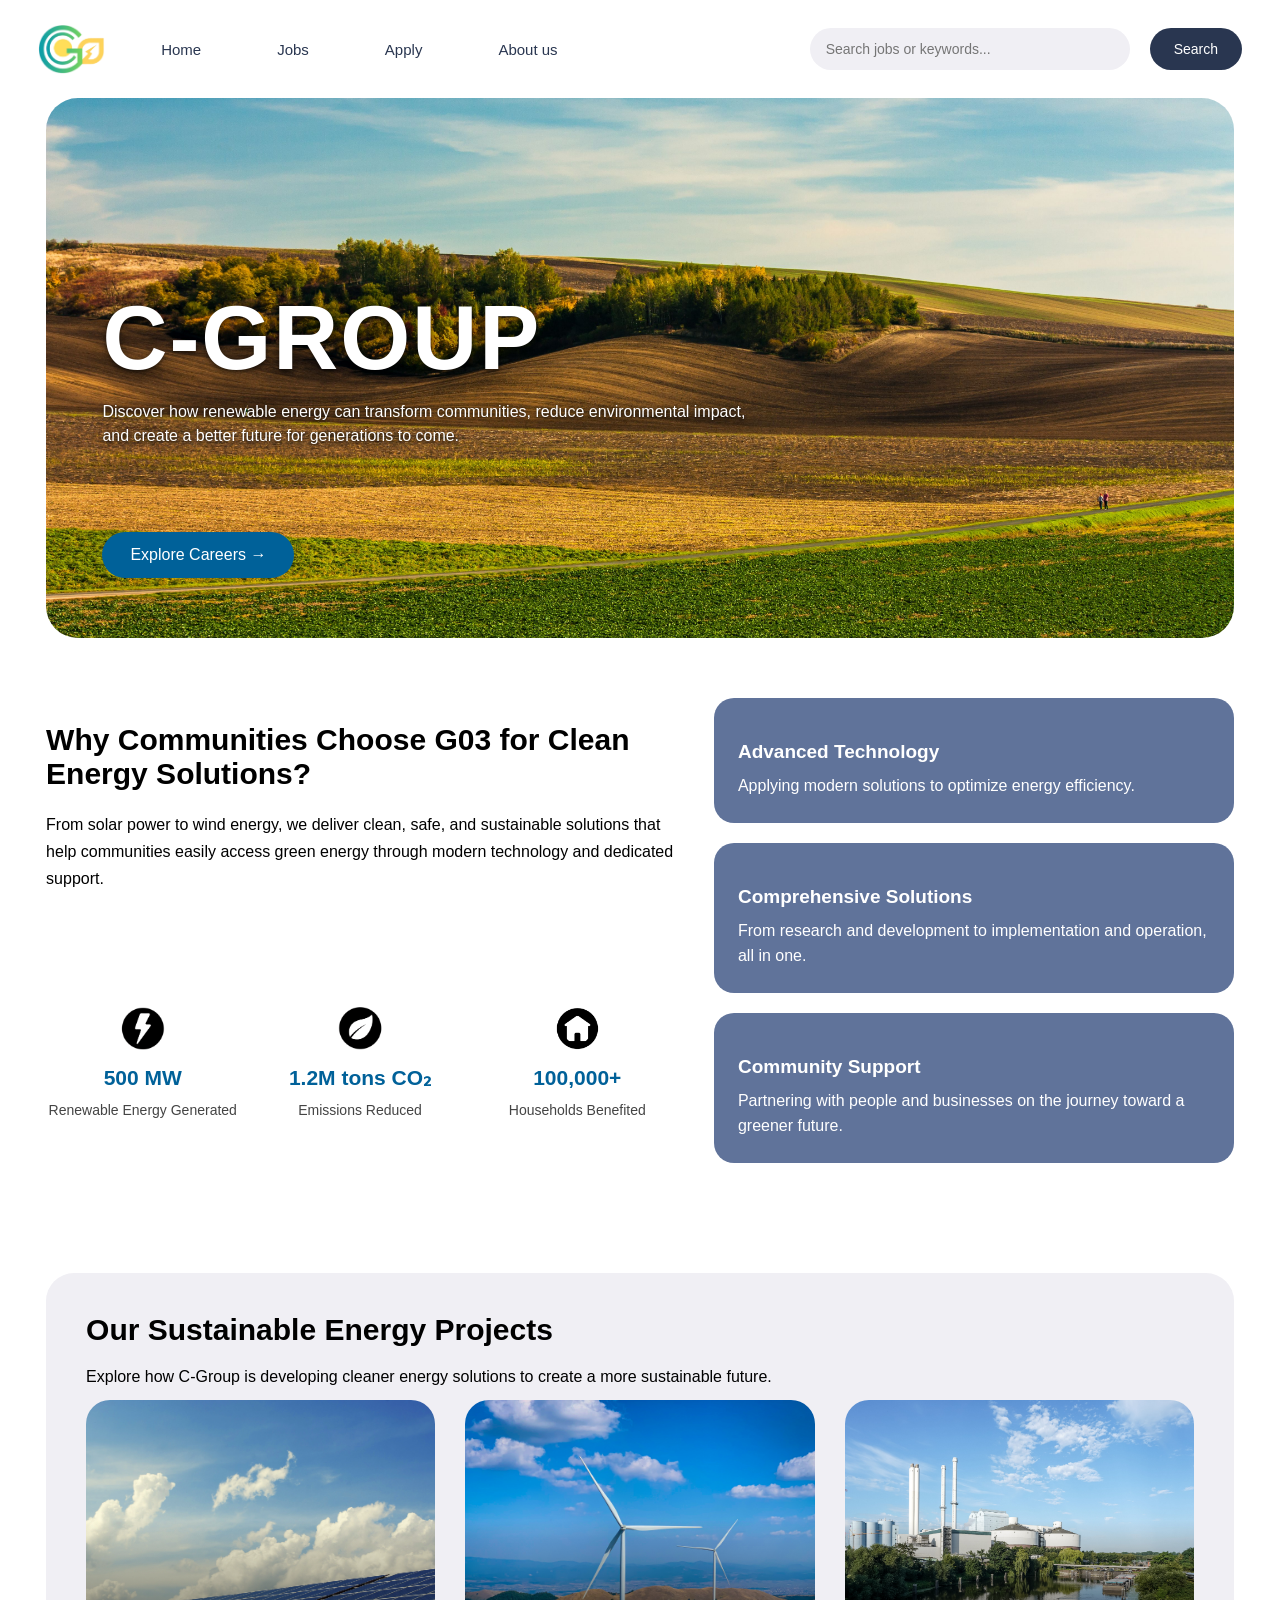
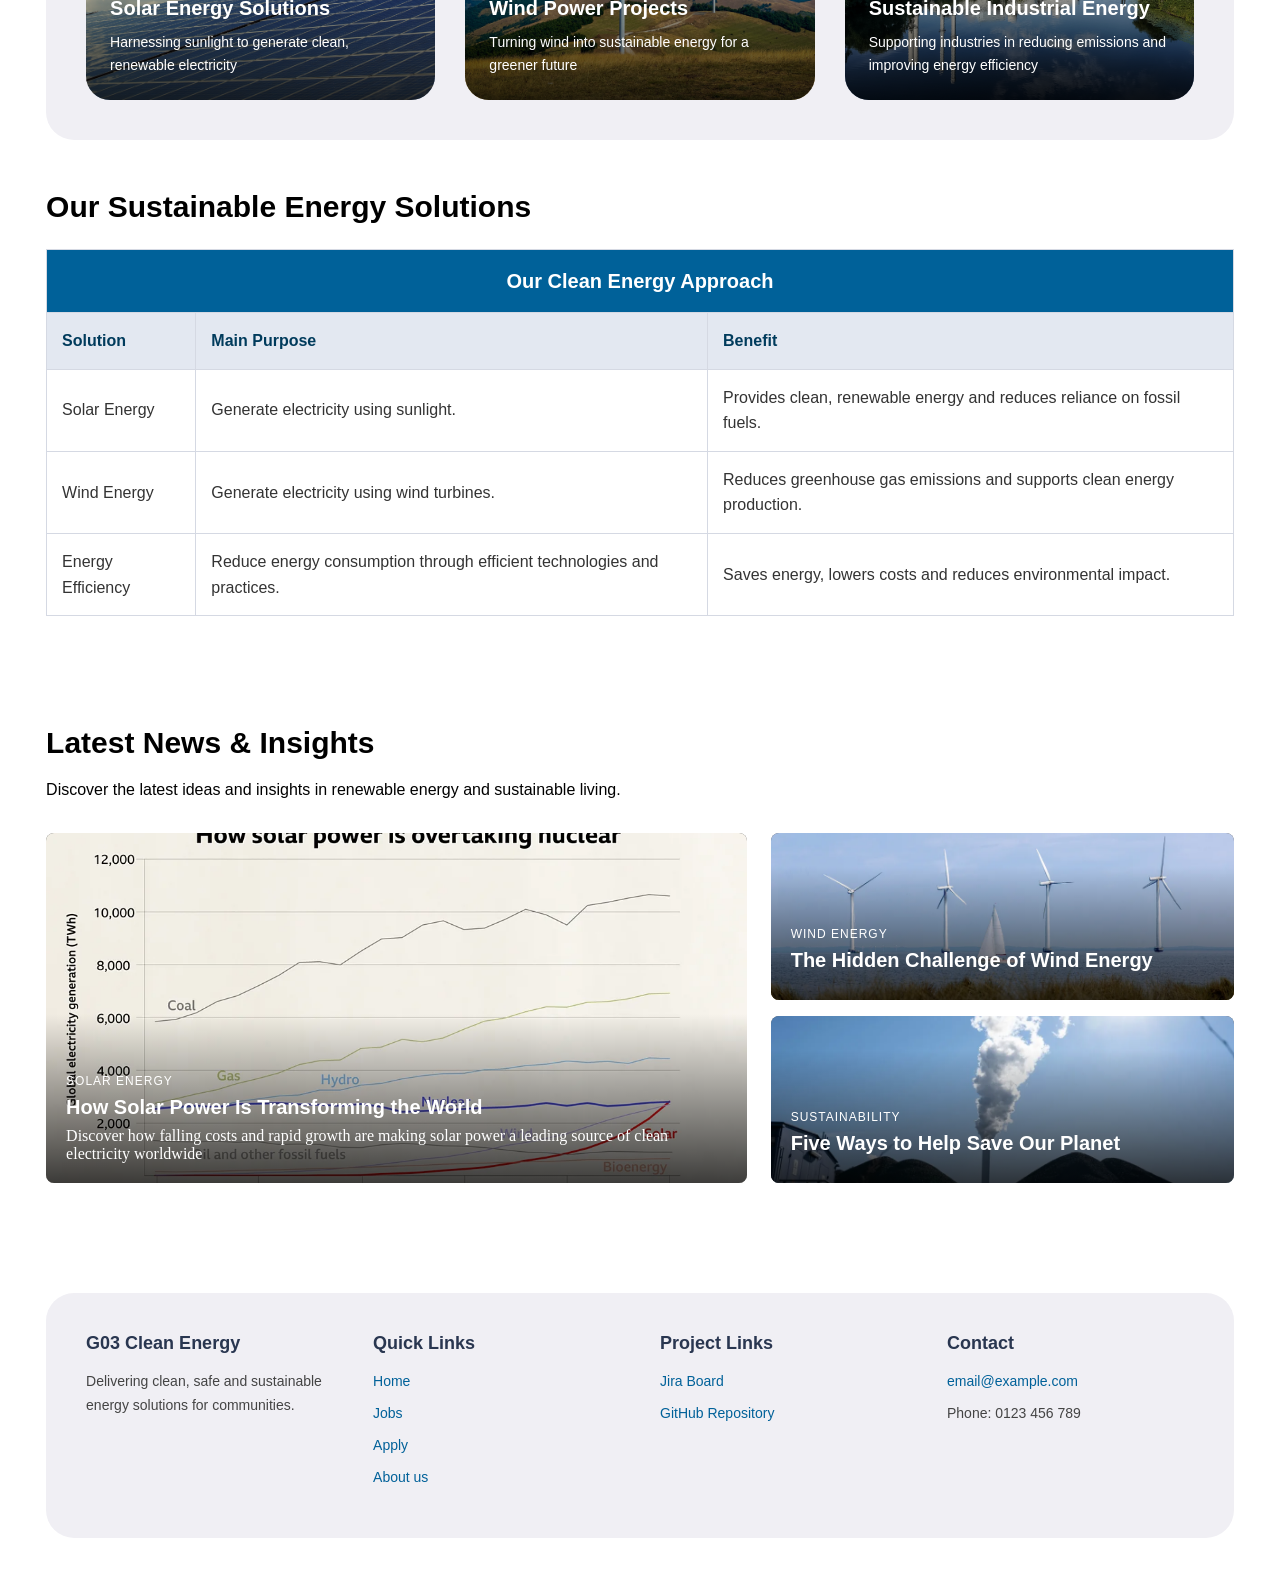
==== commit a5f6392b: "Update index.html" ====
--- a/index.html
+++ b/index.html
@@ -325,19 +325,7 @@
     </section>
 
     <!-- =====================================================
-         6. ACKNOWLEDGEMENT OF COUNTRY
-         ===================================================== -->
-    <section class="country-acknowledgement-section">
-        <div class="country-acknowledgement-content">
-            <h2>Acknowledgement of Country</h2>
-            <p>Our team acknowledges <strong><u>Aboriginal and Torres Strait Islander peoples</u></strong> as the First Peoples of Australia and recognise their continuing connections to Country, culture, and community. We pay our respects to Elders past and present.</p>
-            <h3 style="margin-top: 24px;">Why this matters</h3>
-            <p>As students working on a project in an Australian educational context, we include this acknowledgement to express respect for the histories, cultures, and continuing contributions of Aboriginal and Torres Strait Islander peoples.</p>
-        </div>
-    </section>
-
-    <!-- =====================================================
-         7. FOOTER
+         6. FOOTER
          ===================================================== -->
     <footer class="footer">
 
--- a/styles/index.css
+++ b/styles/index.css
@@ -545,42 +545,3 @@
 .news-content p {
     margin: 0;
 }
-
-/* =========================================================
-   ACKNOWLEDGEMENT OF COUNTRY
-   ========================================================= */
-
-/* Dark rounded box, same side margin and rounded corners as the other sections */
-.country-acknowledgement-section {
-    background-color: #003B5C;          /* brand dark blue (same as the button hover) */
-    color: #ffffff;
-    border-radius: 28px;                /* same as the projects box */
-    padding: 50px 40px;
-    margin: 50px 3.6%;                  /* side margin matches the hero image */
-    font-family: "Trebuchet MS", sans-serif;
-}
-
-/* Two columns: heading + text on the left, heading + text on the right.
-   grid-auto-flow: column fills the first column (h2, p) before the second (h3, p) */
-.country-acknowledgement-content {
-    display: grid;
-    grid-template-columns: 1fr 1fr;
-    grid-template-rows: auto 1fr;       /* row 1 = headings, row 2 = paragraphs */
-    grid-auto-flow: column;
-    column-gap: 60px;
-}
-
-/* Both headings share the same size so the two columns line up */
-.country-acknowledgement-content h2,
-.country-acknowledgement-content h3 {
-    font-size: 30px;
-    color: #ffffff;
-    margin: 0 0 20px;
-}
-
-/* Paragraphs fill their own column */
-.country-acknowledgement-content p {
-    font-size: 16px;
-    line-height: 1.7;
-    margin: 0;
-}
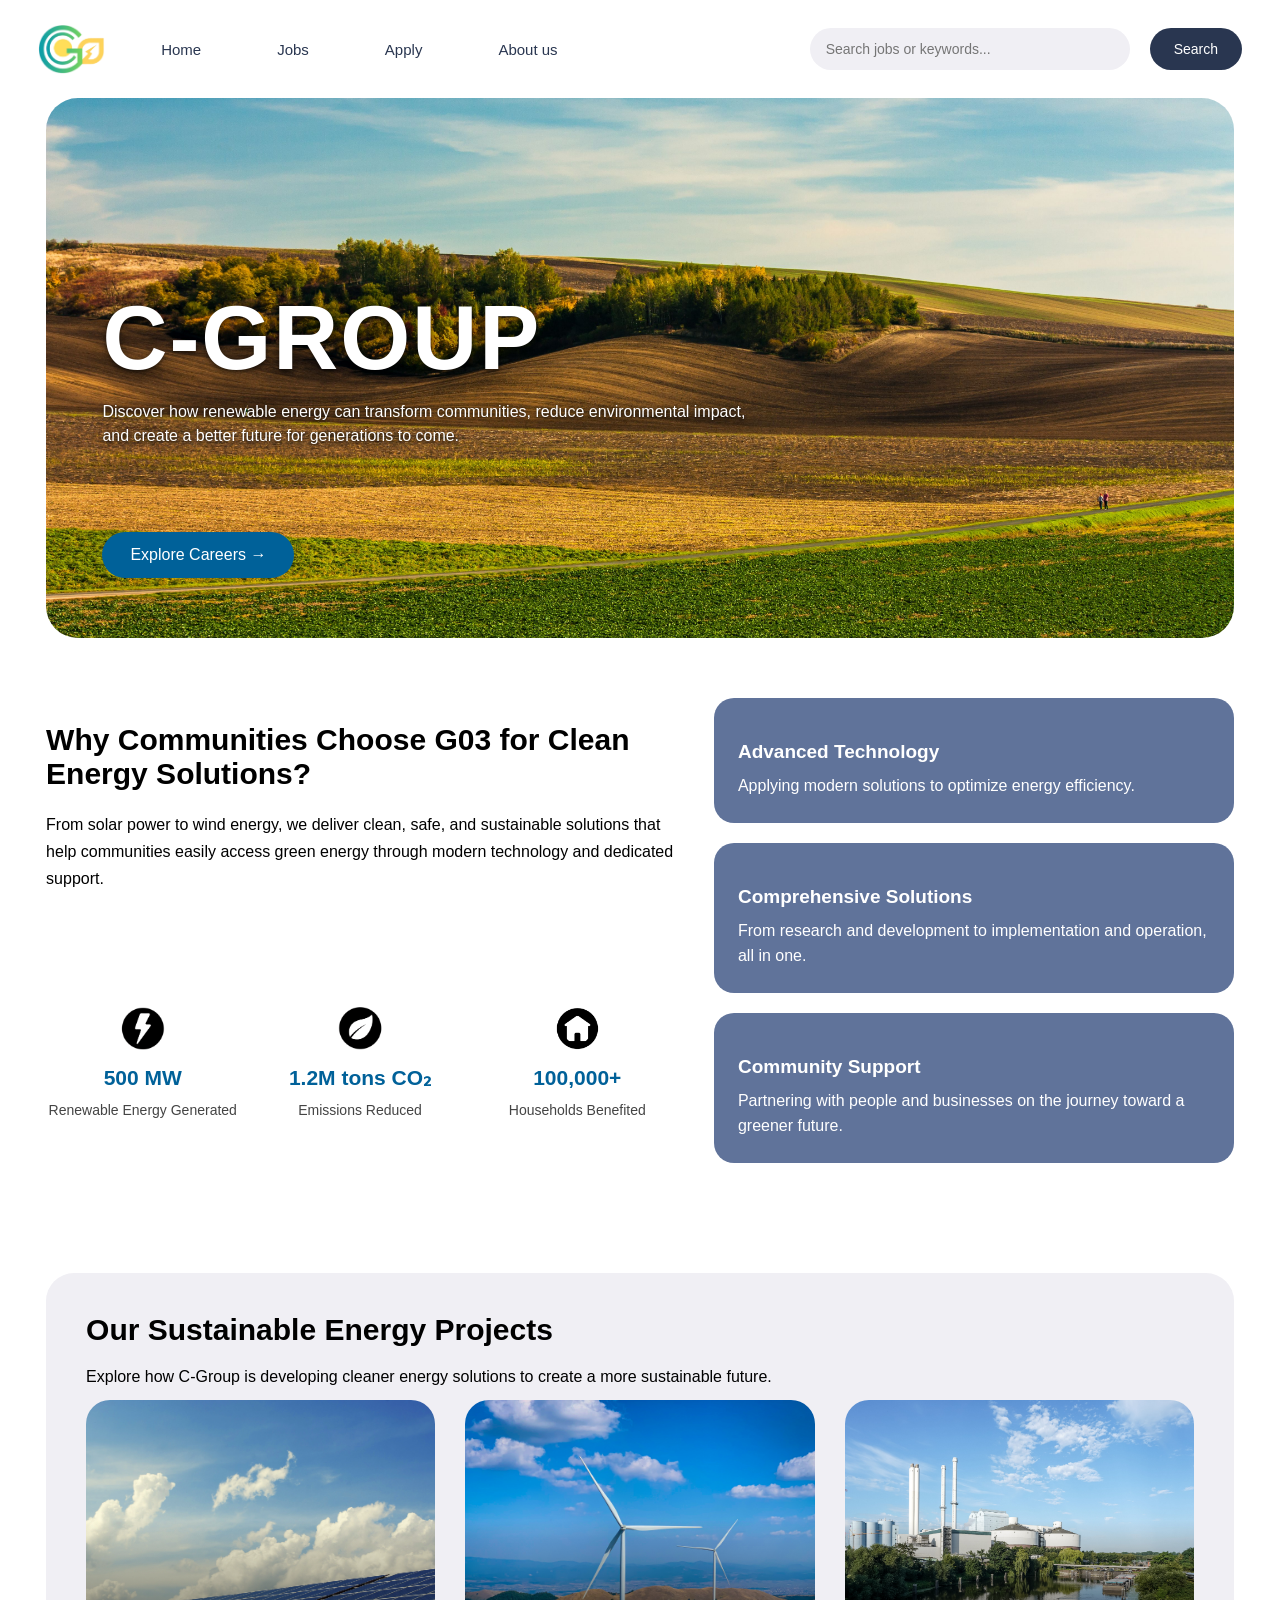
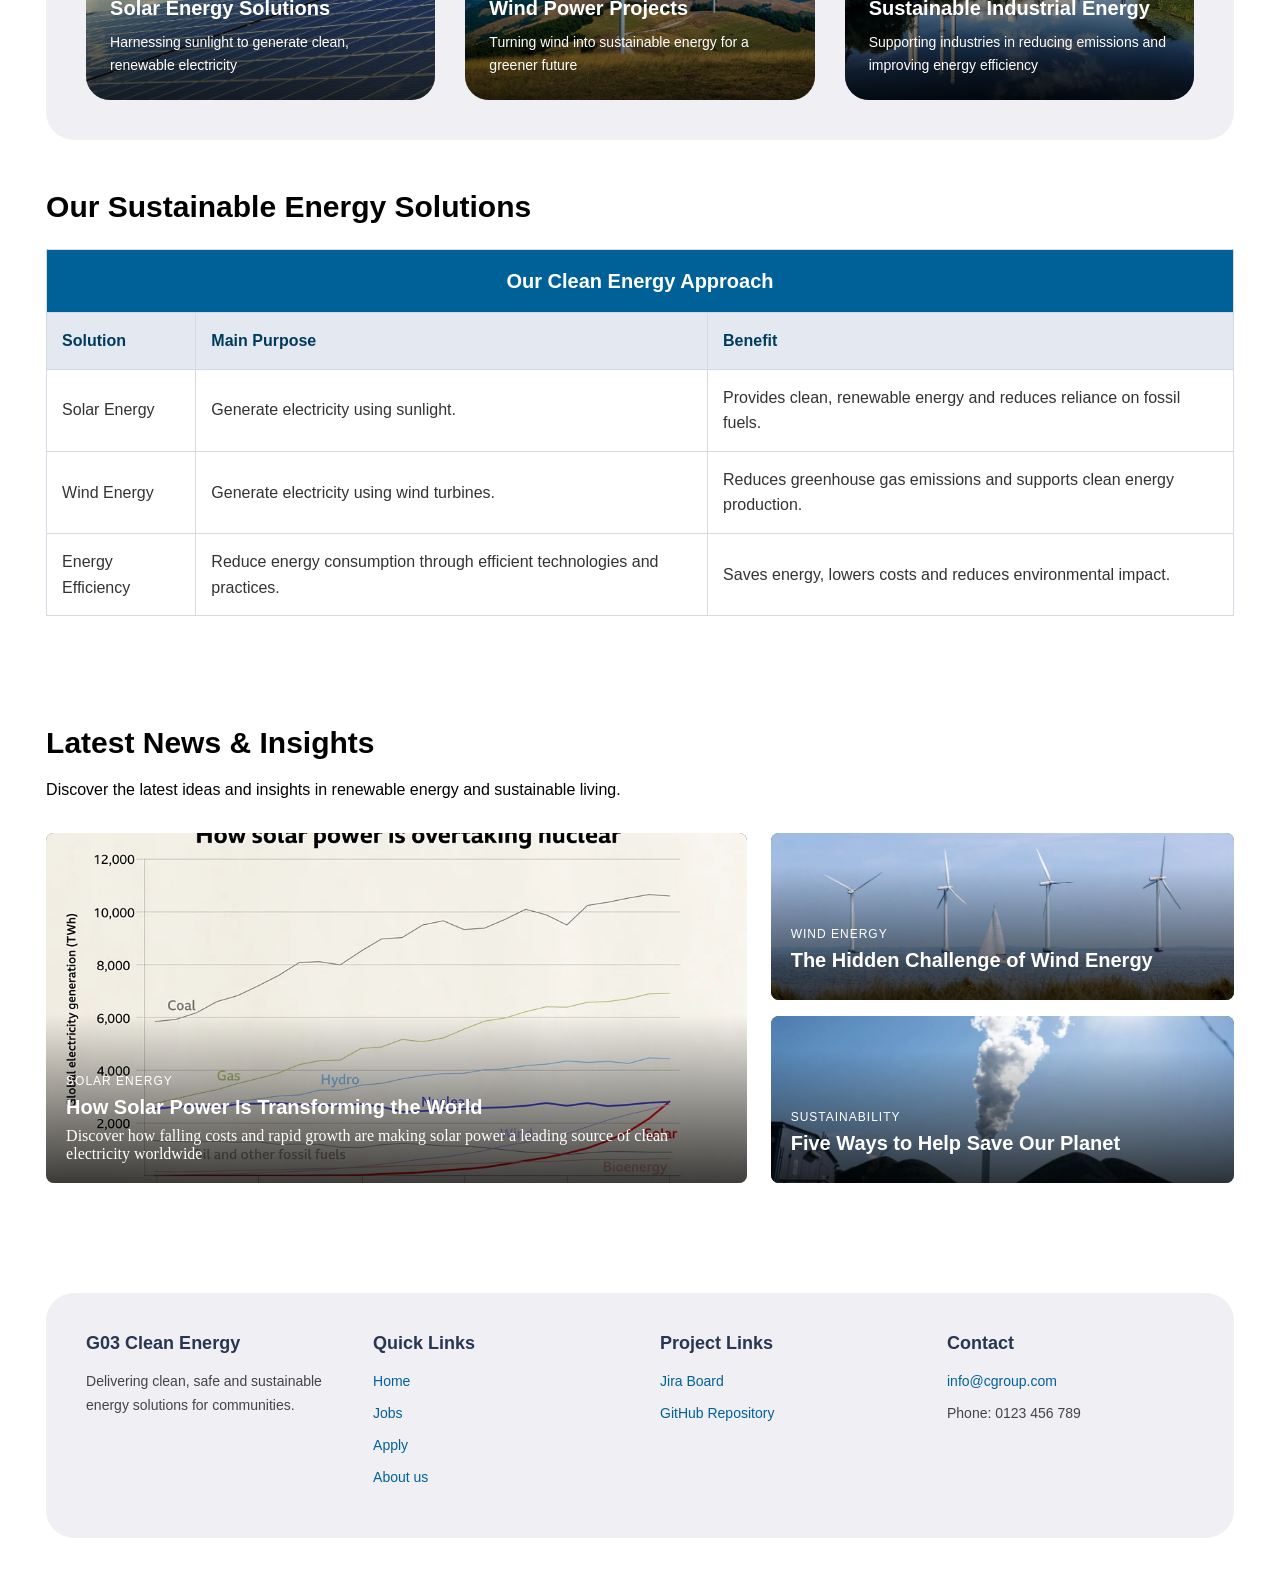
==== commit fbcd6a8a: "Update email" ====
--- a/index.html
+++ b/index.html
@@ -357,7 +357,7 @@
             <!-- Column 4: contact information -->
             <div class="footer-column">
                 <h3>Contact</h3>
-                <a href="mailto:email@example.com">email@example.com</a>
+                <a href="mailto:info@cgroup.com">info@cgroup.com</a>
                 <p>Phone: 0123 456 789</p>
             </div>
 
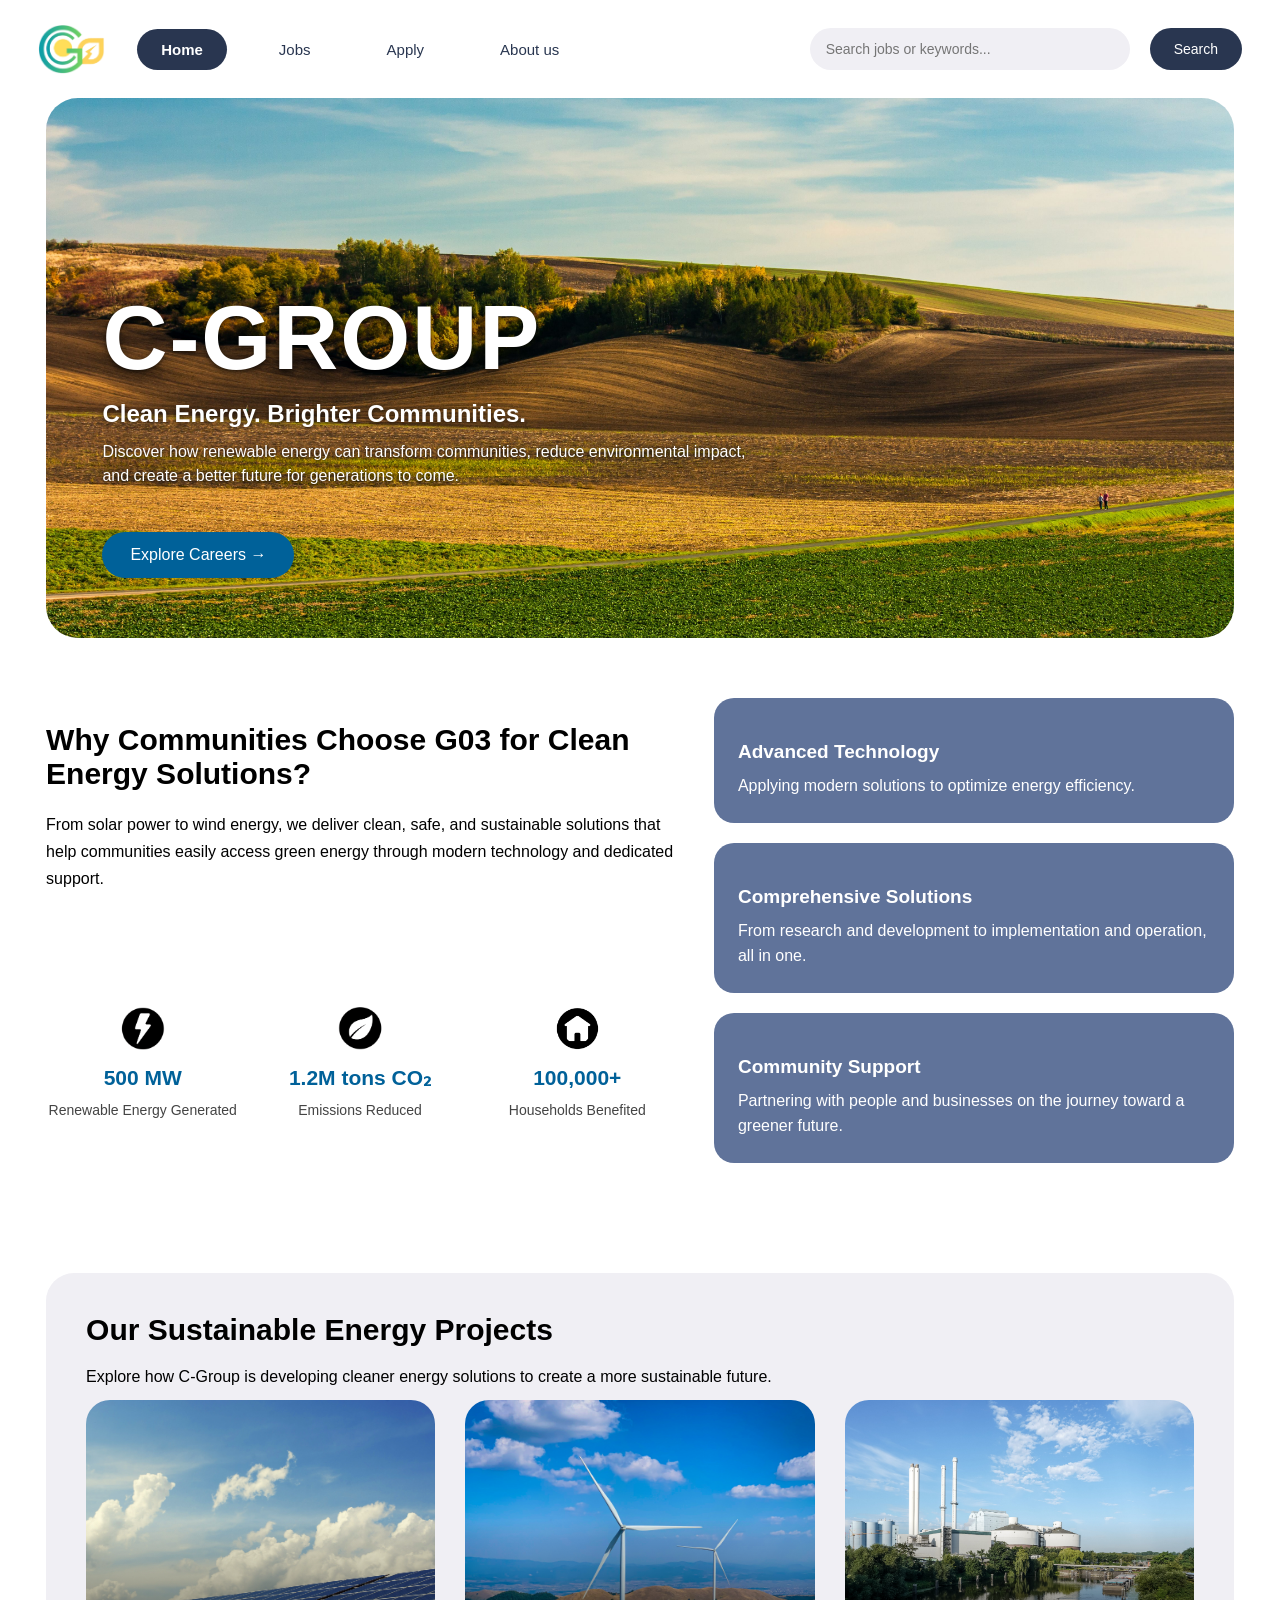
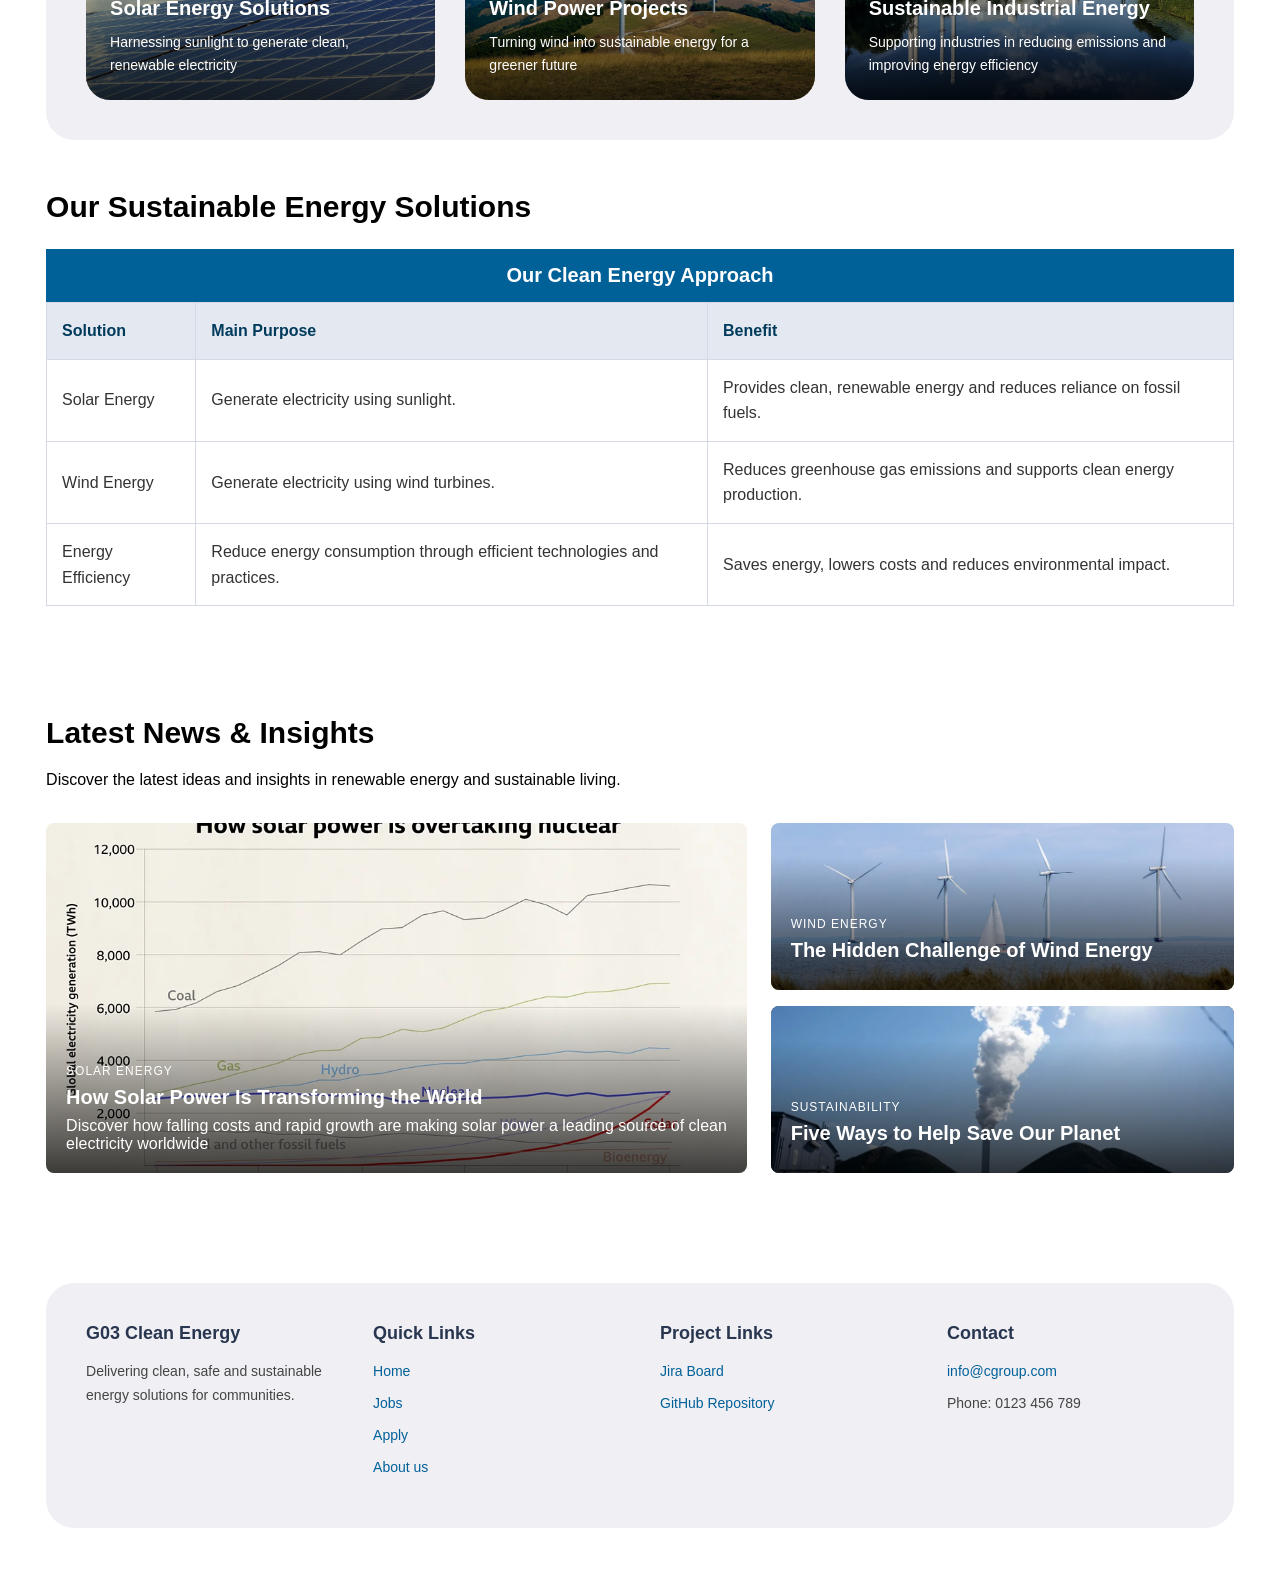
==== commit b1a17dae: "Fix home page - style.css" ====
--- a/index.html
+++ b/index.html
@@ -2,7 +2,10 @@
 <html lang="en">
 <head>
     <meta charset="UTF-8">
-    <meta name="viewport" content="width=device-width, initial-scale=1.0">
+    <meta name="viewport" content="width=device-width, initial-scale=1">
+    <meta name="description" content="Explore G03 Clean Energy's renewable energy solutions, projects, and career opportunities in sustainable energy.">
+    <meta name="keywords" content="G03 Clean Energy, renewable energy, solar energy, wind energy, sustainability, clean energy careers">
+    <meta name="author" content="G03 Clean Energy">
     <title>Home</title>
     
     <!-- Shared stylesheet: navigation bar and footer (used by every page) -->
@@ -35,12 +38,12 @@
 
                 <!-- Company logo: clicking it returns to the Home page -->
                 <a href="index.html" class="logo">
-                    <img src="images/logo_.png" alt="company_logo">
+                    <img src="images/logo_.png" alt="C-Group Clean Energy logo">
                 </a>
 
                 <!-- Company logo: clicking it returns to the Home page -->
                 <div class="navigation_links">
-                    <a href="index.html" class="active">Home</a>
+                    <a href="index.html" class="active" aria-current="page">Home</a>
                     <a href="jobs.html">Jobs</a>
                     <a href="apply.html">Apply</a>
                     <a href="about.html">About us</a>
@@ -78,6 +81,11 @@
                     <h1> <strong> C-GROUP </strong> </h1> 
                 </div>
 
+                <!-- Slogan -->
+                <div class="hero-slogan">
+                    <p>Clean Energy. Brighter Communities.</p>
+                </div>
+
                 <!-- Description -->
                 <div class="hero-description">
                     <p> Discover how renewable energy can transform communities, reduce environmental impact, 
@@ -114,27 +122,27 @@
                 <!-- Stat 1: renewable energy generated -->
                 <div class="stat-item">
                     <div class="stat-icon">
-                        <img src="images/icon_1.png" alt="lightning_icon ">
+                        <img src="images/icon_1.png" alt="Lightning_bolt_icon">
                     </div>
-                    <h4>500 MW</h4>
+                    <h3>500 MW</h3>
                     <p>Renewable Energy Generated</p>
                 </div>
 
                 <!-- Stat 2: carbon emissions reduced -->
                 <div class="stat-item">
                     <div class="stat-icon">
-                        <img src="images/icon_2.png" alt="leaf_icon">
+                        <img src="images/icon_2.png" alt="Leaf_icon">
                     </div>
-                    <h4>1.2M tons CO₂</h4>
+                    <h3>1.2M tons CO₂</h3>
                     <p> Emissions Reduced</p>
                 </div>
 
                 <!-- Stat 3: households benefited -->
                 <div class="stat-item">
                     <div class="stat-icon">
-                        <img src="images/icon_3.png" alt="house_icon">
+                        <img src="images/icon_3.png" alt="House_icon">
                     </div>
-                    <h4>100,000+</h4>
+                    <h3>100,000+</h3>
                     <p>Households Benefited</p>
                 </div>
 
@@ -220,38 +228,37 @@
         <h2> Our Sustainable Energy Solutions </h2>
         <table class="solutions-table">
 
-            <!-- Table title: merge 3 columns -->
-            <tr>
-                <th colspan="3">Our Clean Energy Approach</th>
-            </tr>
-            
+            <caption>Our Clean Energy Approach</caption>
+
             <!-- Column headings -->
-            <tr>
-                <th>Solution</th>
-                <th>Main Purpose</th>
-                <th>Benefit</th>
-            </tr>
-
-            <!-- Solar Energy -->
-            <tr>
-                <td>Solar Energy</td>
-                <td>Generate electricity using sunlight.</td>
-                <td>Provides clean, renewable energy and reduces reliance on fossil fuels.</td>
-            </tr>
-
-            <!-- Wind Energy -->
-            <tr>
-                <td>Wind Energy</td>
-                <td>Generate electricity using wind turbines.</td>
-                <td>Reduces greenhouse gas emissions and supports clean energy production.</td>
-            </tr>
-
-            <!-- Energy Efficiency -->
-            <tr>
-                <td>Energy Efficiency</td>
-                <td>Reduce energy consumption through efficient technologies and practices.</td>
-                <td>Saves energy, lowers costs and reduces environmental impact.</td>
-            </tr>
+            <thead>
+                <tr>
+                    <th>Solution</th>
+                    <th>Main Purpose</th>
+                    <th>Benefit</th>
+                </tr>
+            </thead>
+
+            <!-- Table data -->
+            <tbody>
+                <tr>
+                    <td>Solar Energy</td>
+                    <td>Generate electricity using sunlight.</td>
+                    <td>Provides clean, renewable energy and reduces reliance on fossil fuels.</td>
+                </tr>
+
+                <tr>
+                    <td>Wind Energy</td>
+                    <td>Generate electricity using wind turbines.</td>
+                    <td>Reduces greenhouse gas emissions and supports clean energy production.</td>
+                </tr>
+
+                <tr>
+                    <td>Energy Efficiency</td>
+                    <td>Reduce energy consumption through efficient technologies and practices.</td>
+                    <td>Saves energy, lowers costs and reduces environmental impact.</td>
+               </tr>
+            </tbody>
 
         </table>
 
@@ -276,7 +283,7 @@
             <a href="https://www.bbc.com/future/article/20261023-how-solar-became-bigger-than-nuclear" class="news-card-link">
 
                 <article class="news-card news-main">
-                    <img src="images/bbc_solar.jpg" alt="Solar panels in a solar farm">
+                    <img src="images/bbc_solar.jpg" alt="Solar panels installed under a clear sky">
 
                     <div class="news-content">
                         <p class="news-category">SOLAR ENERGY</p>
@@ -294,7 +301,7 @@
                 <a href="https://www.bbc.com/future/article/20250506-renewable-energys-trouble-with-wind-theft" class="news-card-link">
 
                     <article class="news-card news-secondary">
-                        <img src="images/bbc_wind.jpg" alt="Wind turbines generating renewable energy">
+                        <img src="images/bbc_wind.jpg" alt="Offshore wind turbines generating electricity">
 
                         <div class="news-content">
                             <p class="news-category">WIND ENERGY</p>
@@ -308,7 +315,7 @@
                 <a href="https://www.bbc.com/news/science-environment-60987614" class="news-card-link">
 
                     <article class="news-card news-secondary">
-                        <img src="images/bbc_sustainace.jpg" alt="Biomass energy facility">
+                        <img src="images/bbc_sustainace.jpg" alt="Green leaves representing sustainable living">
 
                         <div class="news-content">
                             <p class="news-category">SUSTAINABILITY</p>
--- a/styles/styles.css
+++ b/styles/styles.css
@@ -22,6 +22,7 @@
 /* Remove the default browser margin (8px) for consistent layout of the nav bar across all pages. */
 body {
     margin: 0;
+    font-family: "Trebuchet MS", sans-serif;
 }
 
 /* Navigation bar: logo and links on the left, search form on the right */
@@ -64,6 +65,14 @@
     transition: color 0.3s ease;           /* smooth color change on hover */
     border-radius: 50px;                   /* pill shape (used by the hover background) */
     padding: 12px 24px;
+}
+
+/* Highlight the current active page link */
+.navigation_links a.active,
+.navigation_links a[aria-current="page"] {
+    background-color: #293650;
+    color: #ffffff;
+    font-weight: bold;
 }
 
 /* Link gets a light background and black text when the mouse is over it */
@@ -176,4 +185,286 @@
     font-size: 13px;
     color: #444444;
     margin: 0;
+}
+/* =========================================================
+   4. KEYBOARD ACCESSIBILITY
+   ========================================================= */
+
+/* Show a visible outline when users navigate with the keyboard */
+a:focus-visible,
+button:focus-visible,
+input:focus-visible {
+    outline: 3px solid #006199;
+    outline-offset: 3px;
+}
+
+/* =========================================================
+   SHARED STYLES (used by every page)
+
+   Sections in this file:
+   1. Header / navigation bar
+   2. Search form
+   3. Footer
+   4. Keyboard accessibility
+   5. Responsive navigation & footer
+
+   Team design notes:
+     Font:              "Trebuchet MS", sans-serif
+     Box background:    #F0EFF4 (light grey), #293650 (dark blue)
+     Text colors:       black, #006199 (blue)
+   ========================================================= */
+
+/* Make width and height include padding and border (easier to size boxes) */
+*, *::before, *::after {
+    box-sizing: border-box;
+}
+
+/* =========================================================
+   1. HEADER / NAVIGATION
+   ========================================================= */
+/* Remove the default browser margin (8px) for consistent layout of the nav bar across all pages. */
+body {
+    margin: 0;
+    font-family: "Trebuchet MS", sans-serif;
+}
+
+/* Navigation bar: logo and links on the left, search form on the right */
+nav {
+    display: flex;
+    justify-content: space-between;          /* places the two sides at opposite ends */
+    align-items: center;                     /* vertically centers the logo, links and form */
+    padding: 24px 38px;
+}
+
+/* ---------- Left side: logo + page links ---------- */
+
+/* Logo image: limit its size so it fits in the navigation bar */
+.logo img {
+    height: 50px;       /* change this number to make the logo bigger or smaller */
+    width: auto;        /* width follows the height, so the logo is not stretched */
+    display: block;     /* removes the small gap under the image */
+}
+
+/* Groups the company logo and the navigation links together */
+.nav-left {
+    display: flex;
+    align-items: center;
+    gap: 32px;                               /* space between the logo and the links */
+}
+
+/* Puts the navigation links in a horizontal row */
+.navigation_links {
+    display: flex;
+    align-items: center;
+    gap: 28px;                              /* space between the links */
+}
+
+/* Each navigation link */
+.navigation_links a {
+    font-family: "Trebuchet MS", sans-serif;
+    font-size: 15px;
+    color: #293650;
+    text-decoration: none;                 /* removes the default underline */
+    transition: color 0.3s ease;           /* smooth color change on hover */
+    border-radius: 50px;                   /* pill shape (used by the hover background) */
+    padding: 12px 24px;
+}
+
+/* Highlight the current active page link */
+.navigation_links a.active,
+.navigation_links a[aria-current="page"] {
+    background-color: #293650;
+    color: #ffffff;
+    font-weight: bold;
+}
+
+/* Link gets a light background and black text when the mouse is over it */
+.navigation_links a:hover {
+    background-color: #F0EFF4;
+    color: #000000;
+}
+
+/* =========================================================
+   2. SEARCH FORM
+   ========================================================= */
+
+/* Puts the search input and the button in a horizontal row */
+.search_form {
+    display: flex;
+    align-items: center;
+    gap: 20px;                           /* space between the input and the button */
+}
+
+/* Search input field */
+.search_form input[type="search"] {
+    width: 320px;
+    height: 42px;
+    padding: 0 16px;                   /* space between the text and the edge of the field */
+    border: none;                      /* removes the default border */
+    border-radius: 24px;               /* rounded (pill) shape */
+    background-color: #F0EFF4;
+    font-size: 14px;
+}
+
+/* Search button */
+.search_form button {
+    height: 42px;
+    padding: 0 24px;
+    border: none;
+    border-radius: 24px;
+    background-color: #293650;
+    color: white;
+    font-size: 14px;
+    cursor: pointer;                 /* shows the hand cursor on hover */
+}
+
+/* =========================================================
+   3. FOOTER
+   ========================================================= */
+
+/* Footer box: same style as the projects box (grey, rounded on all corners) */
+.footer {
+    background-color: #F0EFF4;
+    border-radius: 28px;
+    padding: 40px;
+    margin: 50px 3.6%;                  /* same side margin as the other sections */
+}
+
+/* Top part: puts the columns in a horizontal row */
+.footer-main {
+    display: flex;
+    justify-content: space-between;
+    gap: 40px;
+}
+
+/* One footer column */
+.footer-column {
+    flex: 1;                            /* all columns have equal width */
+    min-width: 0;
+}
+
+/* Column title */
+.footer-column h3 {
+    font-family: "Trebuchet MS", sans-serif;
+    font-size: 18px;
+    color: #293650;
+    margin: 0 0 16px;
+}
+
+/* Column text and links (shared settings) */
+.footer-column p,
+.footer-column a {
+    font-family: "Trebuchet MS", sans-serif;
+    font-size: 14px;
+    line-height: 1.7;
+    color: #444444;
+    margin: 0 0 8px;
+}
+
+/* Links: one per line, blue, no underline */
+.footer-column a {
+    display: block;
+    color: #006199;
+    text-decoration: none;
+    transition: color 0.3s ease;        /* smooth color change on hover */
+}
+
+/* Link becomes darker blue when hovered */
+.footer-column a:hover {
+    color: #003B5C;
+}
+
+/* Bottom part: thin line above the copyright text */
+.footer-bottom {
+    margin-top: 30px;
+    padding-top: 20px;
+    border-top: 1px solid #8D9BB5;
+    text-align: center;
+}
+
+/* Copyright text */
+.footer-bottom p {
+    font-family: "Trebuchet MS", sans-serif;
+    font-size: 13px;
+    color: #444444;
+    margin: 0;
+}
+
+/* =========================================================
+   4. KEYBOARD ACCESSIBILITY
+   ========================================================= */
+
+/* Show a visible outline when users navigate with the keyboard */
+a:focus-visible,
+button:focus-visible,
+input:focus-visible {
+    outline: 3px solid #006199;
+    outline-offset: 3px;
+}
+
+/* =========================================================
+   5. RESPONSIVE NAVIGATION & FOOTER
+   ========================================================= */
+
+@media screen and (max-width: 900px) {
+    nav {
+        flex-direction: column;
+        padding: 20px 16px;
+        gap: 16px;
+    }
+
+    .nav-left {
+        flex-direction: column;
+        gap: 12px;
+        width: 100%;
+    }
+
+    .navigation_links {
+        flex-wrap: wrap;
+        justify-content: center;
+        gap: 8px;
+    }
+
+    .navigation_links a {
+        padding: 8px 14px;
+    }
+
+    .search_form {
+        width: 100%;
+        max-width: 420px;
+        gap: 10px;
+    }
+
+    .search_form input[type="search"] {
+        width: auto;
+        min-width: 0;
+        flex: 1;
+    }
+
+    .search_form button {
+        flex-shrink: 0;
+    }
+
+    .footer {
+        padding: 28px 20px;
+    }
+
+    .footer-main {
+        flex-direction: column;
+        gap: 24px;
+    }
+}
+@media screen and (max-width: 600px) {
+    .navigation_links a {
+        font-size: 14px;
+        padding: 8px 12px;
+    }
+
+    .search_form input[type="search"] {
+        font-size: 16px;   
+    }
+
+    .footer {
+        margin: 32px 3.6%;
+    }
 }
--- a/styles/index.css
+++ b/styles/index.css
@@ -1,7 +1,7 @@
 /*
 Name: Trần Hồng Vy Ái
 Student ID: 106391519
-File: home.css
+File: index.css
 Purpose: Styles for the C-Group home page.
  
 Sections in this file (same order as the page):
@@ -11,12 +11,6 @@
   4. Projects
   5. Latest news
 */
-
-/* * Make width and height include padding and border (easier to size boxes) */
-*, *::before, *::after {
-    box-sizing: border-box;
-}
-
 
 /* =========================================================
    1. HERO BANNER IMAGE
@@ -80,6 +74,16 @@
         0 0 40px rgba(0, 0, 0, 0.4);
 }
 
+/* Hero slogan */
+.hero-slogan p {
+    font-size: 24px;
+    font-weight: bold;
+    margin: 0 0 12px;
+    font-family: "Trebuchet MS", sans-serif;
+    color: #ffffff;
+    text-shadow: 0 2px 5px rgba(0, 0, 0, 0.7);
+}
+
 /* Đoạn văn miêu tả */
 .hero-description p {
     font-size: 16px;
@@ -113,6 +117,11 @@
     transform: translateY(-3px);
 }
 
+/* Focus when using keyboard on the main CTA button */
+.btn-primary:focus-visible {
+    outline: 3px solid #ffffff;
+    outline-offset: 3px;
+}
 
 /* =========================================================
    3. INTRODUCTION
@@ -188,7 +197,7 @@
 }
 
 /* Statistics value (e.g. 500 MW) */
-.stat-item h4 {
+.stat-item h3 {
     font-family: "Trebuchet MS", sans-serif;
     font-size: 21px;
     color: #006199;
@@ -378,16 +387,18 @@
     line-height: 1.6;
 }
 
-/* Main table heading */
-.solutions-table tr:first-child th {
+/* Main table title */
+.solutions-table caption {
     background-color: #006199;
     color: white;
     text-align: center;
     font-size: 20px;
+    font-weight: bold;
+    padding: 15px;
 }
 
 /* Column headings */
-.solutions-table tr:nth-child(2) th {
+.solutions-table thead th {
     background-color: #E3E8F1;
     color: #003B5C;
 }
@@ -463,6 +474,13 @@
     display: block;
     text-decoration: none;  /* removes the underline from the link */
     color: inherit;         /* keeps the text color instead of link blue */
+}
+
+/* Focus when using keyboard on the news cards */
+.news-card-link:focus-visible {
+    outline: 3px solid #006199;
+    outline-offset: 3px;
+    border-radius: 8px;
 }
 
 /* Left column: the main (big) article.
@@ -545,3 +563,162 @@
 .news-content p {
     margin: 0;
 }
+/* =========================================================
+   HOME PAGE RESPONSIVE & LAYOUT OVERRIDES
+   ========================================================= */
+
+/* Adjust feature column width slightly on medium-large screens so text has room */
+@media screen and (max-width: 1200px) {
+    .features-section {
+        flex: 0 0 420px;
+    }
+}
+
+/* Stack two-column sections vertically on tablets and smaller screens */
+@media screen and (max-width: 900px) {
+    .hero-image {
+        height: 440px;
+        border-radius: 24px;
+    }
+
+    .hero-text {
+        padding-right: 16px;
+    }
+
+    .hero-title h1 {
+        font-size: 52px;
+    }
+
+    .hero-slogan p {
+        font-size: 20px;
+    }
+
+    .intro-section {
+        flex-direction: column;
+        align-items: stretch;
+        padding: 36px 20px;
+        gap: 24px;
+    }
+
+    .intro {
+        width: 100%;
+    }
+
+    .features-section {
+        flex: none;
+        width: 100%;
+    }
+
+    .company-stats {
+        flex-direction: column;
+        gap: 16px;
+        margin-top: 24px;
+    }
+
+    .stat-icon {
+        margin: 16px auto 4px;
+    }
+
+    .projects {
+        flex-direction: column;
+        gap: 20px;
+    }
+
+    /* Fix news grid stacking & prevent text clipping/overlap on tablet/mobile */
+    .news-grid {
+        display: flex;
+        flex-direction: column;
+        gap: 16px;
+        height: auto;
+        overflow: visible;
+    }
+
+    .news-grid > .news-card-link,
+    .news-right {
+        float: none;
+        width: 100%;
+        height: auto;
+        margin-top: 0;
+    }
+
+    .news-right {
+        display: flex;
+        flex-direction: column;
+        gap: 16px;
+    }
+
+    .news-card {
+        position: relative;
+        overflow: hidden;
+        min-height: 220px;
+        height: auto;
+    }
+        .project-card {
+        flex: none;
+        height: 300px;
+    }
+
+    .news-right .news-card-link + .news-card-link {
+        margin-top: 0;
+    }
+
+    .news-card img {
+        height: 240px;
+    }
+}
+
+/* Mobile adjustments for small viewports (e.g. 375px / 390px) */
+@media screen and (max-width: 600px) {
+    .hero-image {
+        height: 420px;
+        border-radius: 18px;
+    }
+
+    .hero-text {
+        top: 20%;
+        left: 6%;
+        right: 6%;
+        max-width: none;
+    }
+
+    .hero-title h1 {
+        font-size: 42px;
+        letter-spacing: 1px;
+    }
+
+    .hero-slogan p {
+        font-size: 18px;
+    }
+
+    .hero-description p {
+        font-size: 14px;
+        line-height: 1.45;
+    }
+
+    .hero-cta {
+        left: 6%;
+        bottom: 20px;
+    }
+
+    .btn-primary {
+        padding: 12px 20px;
+        font-size: 14px;
+    }
+
+    .intro-project {
+        padding: 24px 16px;
+        margin: 32px 3.6%;
+    }
+
+    .solutions-section,
+    .news-section {
+        margin: 32px 3.6%;
+        padding: 24px 0;
+    }
+
+    .solutions-table {
+        display: block;
+        overflow-x: auto;
+    }
+}
+
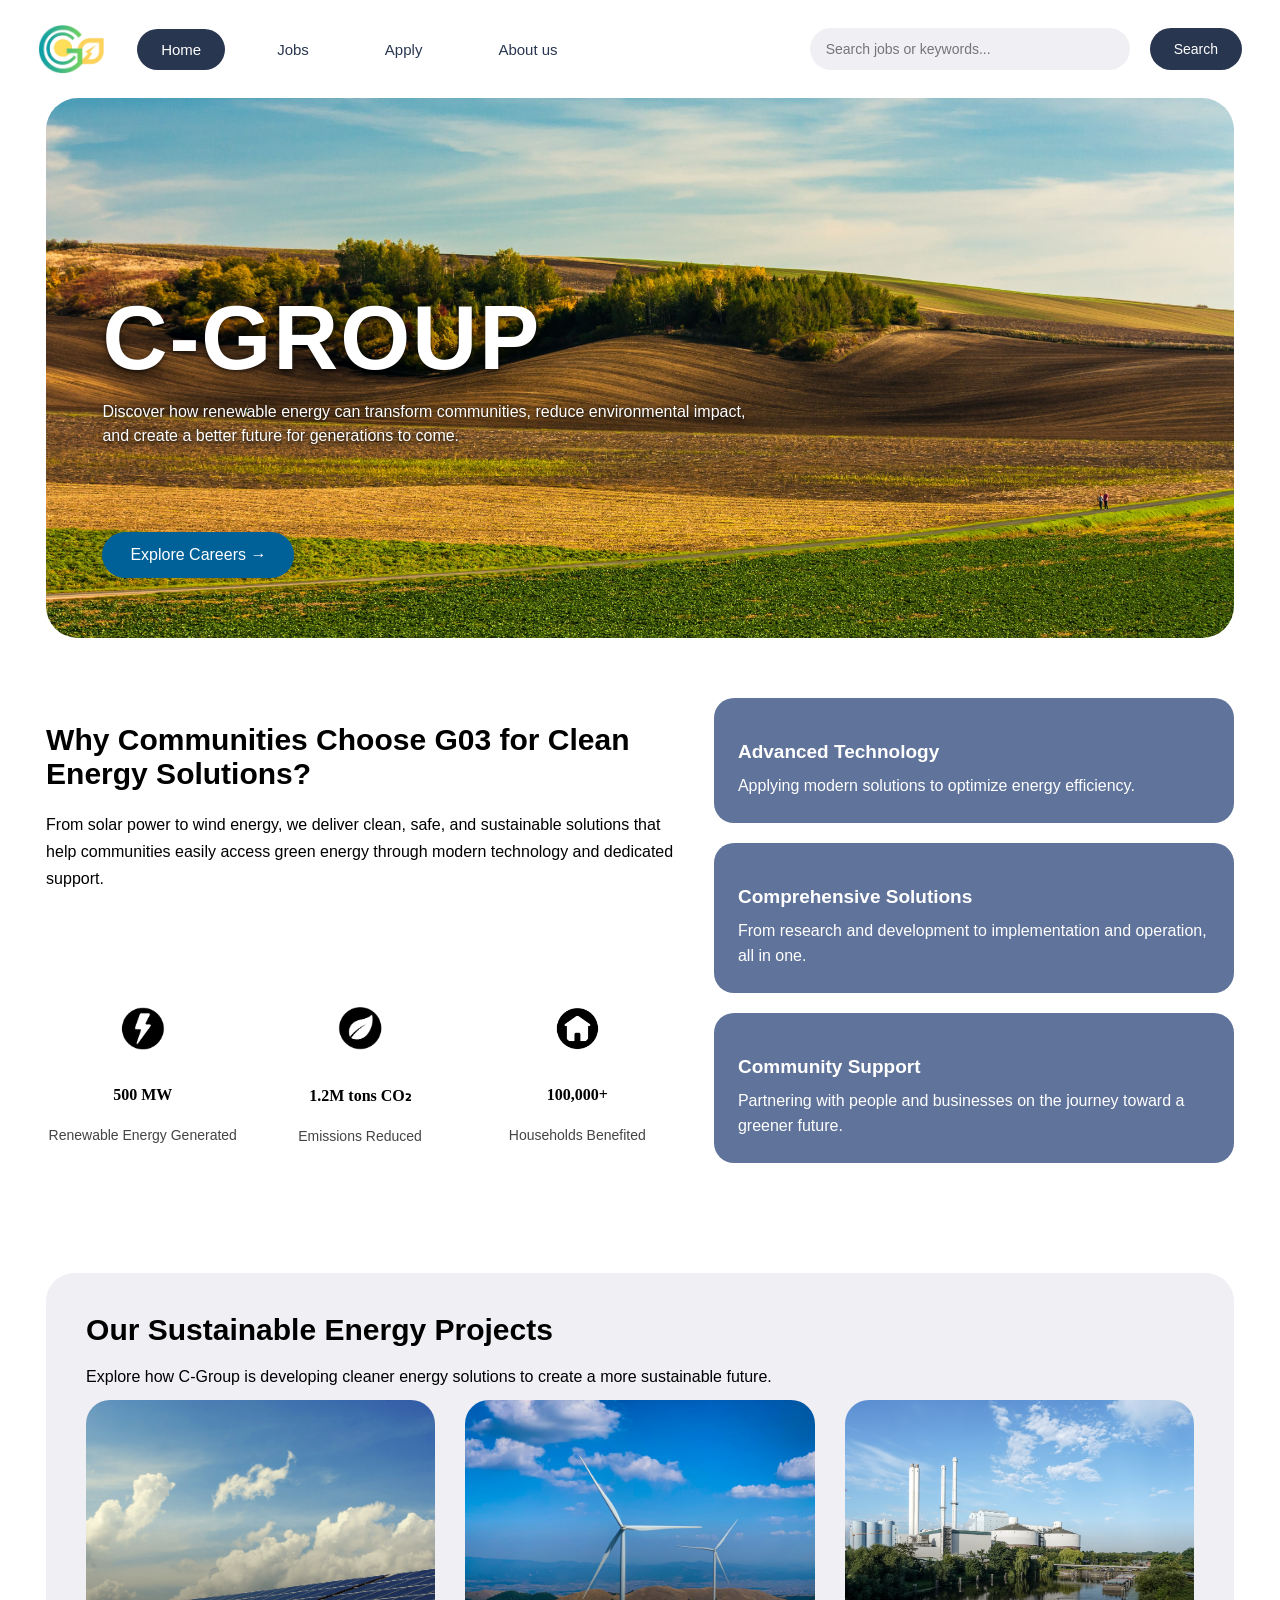
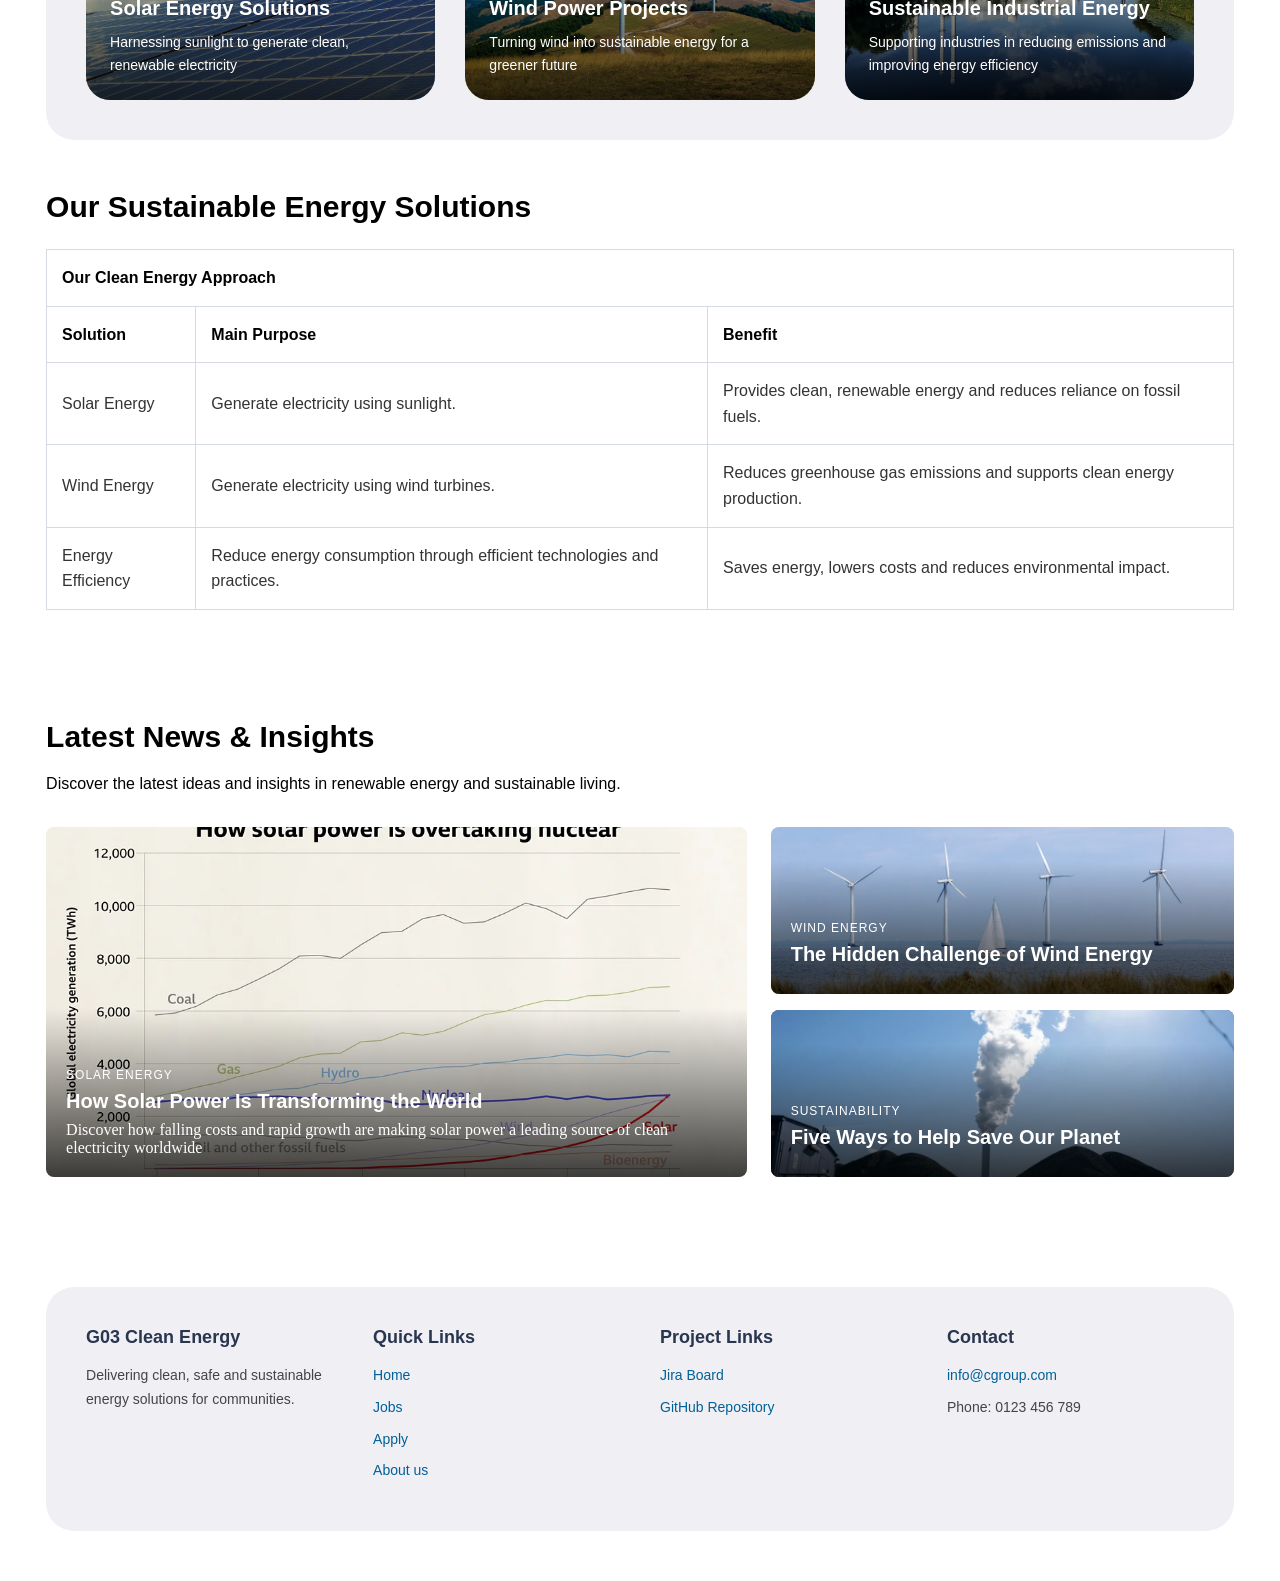
==== commit 021badb0: "fix(ui): standardise page titles and active navigation across all pages" ====
--- a/index.html
+++ b/index.html
@@ -2,11 +2,8 @@
 <html lang="en">
 <head>
     <meta charset="UTF-8">
-    <meta name="viewport" content="width=device-width, initial-scale=1">
-    <meta name="description" content="Explore G03 Clean Energy's renewable energy solutions, projects, and career opportunities in sustainable energy.">
-    <meta name="keywords" content="G03 Clean Energy, renewable energy, solar energy, wind energy, sustainability, clean energy careers">
-    <meta name="author" content="G03 Clean Energy">
-    <title>Home</title>
+    <meta name="viewport" content="width=device-width, initial-scale=1.0">
+    <title>Home | G03 Clean Energy</title>
     
     <!-- Shared stylesheet: navigation bar and footer (used by every page) -->
     <link rel="stylesheet" href="styles/styles.css"> 
@@ -38,12 +35,12 @@
 
                 <!-- Company logo: clicking it returns to the Home page -->
                 <a href="index.html" class="logo">
-                    <img src="images/logo_.png" alt="C-Group Clean Energy logo">
+                    <img src="images/logo_.png" alt="company_logo">
                 </a>
 
                 <!-- Company logo: clicking it returns to the Home page -->
                 <div class="navigation_links">
-                    <a href="index.html" class="active" aria-current="page">Home</a>
+                    <a href="index.html" class="active">Home</a>
                     <a href="jobs.html">Jobs</a>
                     <a href="apply.html">Apply</a>
                     <a href="about.html">About us</a>
@@ -81,11 +78,6 @@
                     <h1> <strong> C-GROUP </strong> </h1> 
                 </div>
 
-                <!-- Slogan -->
-                <div class="hero-slogan">
-                    <p>Clean Energy. Brighter Communities.</p>
-                </div>
-
                 <!-- Description -->
                 <div class="hero-description">
                     <p> Discover how renewable energy can transform communities, reduce environmental impact, 
@@ -122,27 +114,27 @@
                 <!-- Stat 1: renewable energy generated -->
                 <div class="stat-item">
                     <div class="stat-icon">
-                        <img src="images/icon_1.png" alt="Lightning_bolt_icon">
+                        <img src="images/icon_1.png" alt="lightning_icon ">
                     </div>
-                    <h3>500 MW</h3>
+                    <h4>500 MW</h4>
                     <p>Renewable Energy Generated</p>
                 </div>
 
                 <!-- Stat 2: carbon emissions reduced -->
                 <div class="stat-item">
                     <div class="stat-icon">
-                        <img src="images/icon_2.png" alt="Leaf_icon">
+                        <img src="images/icon_2.png" alt="leaf_icon">
                     </div>
-                    <h3>1.2M tons CO₂</h3>
+                    <h4>1.2M tons CO₂</h4>
                     <p> Emissions Reduced</p>
                 </div>
 
                 <!-- Stat 3: households benefited -->
                 <div class="stat-item">
                     <div class="stat-icon">
-                        <img src="images/icon_3.png" alt="House_icon">
+                        <img src="images/icon_3.png" alt="house_icon">
                     </div>
-                    <h3>100,000+</h3>
+                    <h4>100,000+</h4>
                     <p>Households Benefited</p>
                 </div>
 
@@ -228,37 +220,38 @@
         <h2> Our Sustainable Energy Solutions </h2>
         <table class="solutions-table">
 
-            <caption>Our Clean Energy Approach</caption>
-
+            <!-- Table title: merge 3 columns -->
+            <tr>
+                <th colspan="3">Our Clean Energy Approach</th>
+            </tr>
+            
             <!-- Column headings -->
-            <thead>
-                <tr>
-                    <th>Solution</th>
-                    <th>Main Purpose</th>
-                    <th>Benefit</th>
-                </tr>
-            </thead>
-
-            <!-- Table data -->
-            <tbody>
-                <tr>
-                    <td>Solar Energy</td>
-                    <td>Generate electricity using sunlight.</td>
-                    <td>Provides clean, renewable energy and reduces reliance on fossil fuels.</td>
-                </tr>
-
-                <tr>
-                    <td>Wind Energy</td>
-                    <td>Generate electricity using wind turbines.</td>
-                    <td>Reduces greenhouse gas emissions and supports clean energy production.</td>
-                </tr>
-
-                <tr>
-                    <td>Energy Efficiency</td>
-                    <td>Reduce energy consumption through efficient technologies and practices.</td>
-                    <td>Saves energy, lowers costs and reduces environmental impact.</td>
-               </tr>
-            </tbody>
+            <tr>
+                <th>Solution</th>
+                <th>Main Purpose</th>
+                <th>Benefit</th>
+            </tr>
+
+            <!-- Solar Energy -->
+            <tr>
+                <td>Solar Energy</td>
+                <td>Generate electricity using sunlight.</td>
+                <td>Provides clean, renewable energy and reduces reliance on fossil fuels.</td>
+            </tr>
+
+            <!-- Wind Energy -->
+            <tr>
+                <td>Wind Energy</td>
+                <td>Generate electricity using wind turbines.</td>
+                <td>Reduces greenhouse gas emissions and supports clean energy production.</td>
+            </tr>
+
+            <!-- Energy Efficiency -->
+            <tr>
+                <td>Energy Efficiency</td>
+                <td>Reduce energy consumption through efficient technologies and practices.</td>
+                <td>Saves energy, lowers costs and reduces environmental impact.</td>
+            </tr>
 
         </table>
 
@@ -283,7 +276,7 @@
             <a href="https://www.bbc.com/future/article/20261023-how-solar-became-bigger-than-nuclear" class="news-card-link">
 
                 <article class="news-card news-main">
-                    <img src="images/bbc_solar.jpg" alt="Solar panels installed under a clear sky">
+                    <img src="images/bbc_solar.jpg" alt="Solar panels in a solar farm">
 
                     <div class="news-content">
                         <p class="news-category">SOLAR ENERGY</p>
@@ -301,7 +294,7 @@
                 <a href="https://www.bbc.com/future/article/20250506-renewable-energys-trouble-with-wind-theft" class="news-card-link">
 
                     <article class="news-card news-secondary">
-                        <img src="images/bbc_wind.jpg" alt="Offshore wind turbines generating electricity">
+                        <img src="images/bbc_wind.jpg" alt="Wind turbines generating renewable energy">
 
                         <div class="news-content">
                             <p class="news-category">WIND ENERGY</p>
@@ -315,7 +308,7 @@
                 <a href="https://www.bbc.com/news/science-environment-60987614" class="news-card-link">
 
                     <article class="news-card news-secondary">
-                        <img src="images/bbc_sustainace.jpg" alt="Green leaves representing sustainable living">
+                        <img src="images/bbc_sustainace.jpg" alt="Biomass energy facility">
 
                         <div class="news-content">
                             <p class="news-category">SUSTAINABILITY</p>
--- a/styles/styles.css
+++ b/styles/styles.css
@@ -22,7 +22,6 @@
 /* Remove the default browser margin (8px) for consistent layout of the nav bar across all pages. */
 body {
     margin: 0;
-    font-family: "Trebuchet MS", sans-serif;
 }
 
 /* Navigation bar: logo and links on the left, search form on the right */
@@ -31,6 +30,11 @@
     justify-content: space-between;          /* places the two sides at opposite ends */
     align-items: center;                     /* vertically centers the logo, links and form */
     padding: 24px 38px;
+}
+/* Highlight the current page */
+.navigation_links a.active {
+    background-color: #293650;
+    color: white;
 }
 
 /* ---------- Left side: logo + page links ---------- */
@@ -65,14 +69,6 @@
     transition: color 0.3s ease;           /* smooth color change on hover */
     border-radius: 50px;                   /* pill shape (used by the hover background) */
     padding: 12px 24px;
-}
-
-/* Highlight the current active page link */
-.navigation_links a.active,
-.navigation_links a[aria-current="page"] {
-    background-color: #293650;
-    color: #ffffff;
-    font-weight: bold;
 }
 
 /* Link gets a light background and black text when the mouse is over it */
@@ -141,6 +137,7 @@
 }
 
 /* Column title */
+.footer-column h2, 
 .footer-column h3 {
     font-family: "Trebuchet MS", sans-serif;
     font-size: 18px;
@@ -185,286 +182,4 @@
     font-size: 13px;
     color: #444444;
     margin: 0;
-}
-/* =========================================================
-   4. KEYBOARD ACCESSIBILITY
-   ========================================================= */
-
-/* Show a visible outline when users navigate with the keyboard */
-a:focus-visible,
-button:focus-visible,
-input:focus-visible {
-    outline: 3px solid #006199;
-    outline-offset: 3px;
-}
-
-/* =========================================================
-   SHARED STYLES (used by every page)
-
-   Sections in this file:
-   1. Header / navigation bar
-   2. Search form
-   3. Footer
-   4. Keyboard accessibility
-   5. Responsive navigation & footer
-
-   Team design notes:
-     Font:              "Trebuchet MS", sans-serif
-     Box background:    #F0EFF4 (light grey), #293650 (dark blue)
-     Text colors:       black, #006199 (blue)
-   ========================================================= */
-
-/* Make width and height include padding and border (easier to size boxes) */
-*, *::before, *::after {
-    box-sizing: border-box;
-}
-
-/* =========================================================
-   1. HEADER / NAVIGATION
-   ========================================================= */
-/* Remove the default browser margin (8px) for consistent layout of the nav bar across all pages. */
-body {
-    margin: 0;
-    font-family: "Trebuchet MS", sans-serif;
-}
-
-/* Navigation bar: logo and links on the left, search form on the right */
-nav {
-    display: flex;
-    justify-content: space-between;          /* places the two sides at opposite ends */
-    align-items: center;                     /* vertically centers the logo, links and form */
-    padding: 24px 38px;
-}
-
-/* ---------- Left side: logo + page links ---------- */
-
-/* Logo image: limit its size so it fits in the navigation bar */
-.logo img {
-    height: 50px;       /* change this number to make the logo bigger or smaller */
-    width: auto;        /* width follows the height, so the logo is not stretched */
-    display: block;     /* removes the small gap under the image */
-}
-
-/* Groups the company logo and the navigation links together */
-.nav-left {
-    display: flex;
-    align-items: center;
-    gap: 32px;                               /* space between the logo and the links */
-}
-
-/* Puts the navigation links in a horizontal row */
-.navigation_links {
-    display: flex;
-    align-items: center;
-    gap: 28px;                              /* space between the links */
-}
-
-/* Each navigation link */
-.navigation_links a {
-    font-family: "Trebuchet MS", sans-serif;
-    font-size: 15px;
-    color: #293650;
-    text-decoration: none;                 /* removes the default underline */
-    transition: color 0.3s ease;           /* smooth color change on hover */
-    border-radius: 50px;                   /* pill shape (used by the hover background) */
-    padding: 12px 24px;
-}
-
-/* Highlight the current active page link */
-.navigation_links a.active,
-.navigation_links a[aria-current="page"] {
-    background-color: #293650;
-    color: #ffffff;
-    font-weight: bold;
-}
-
-/* Link gets a light background and black text when the mouse is over it */
-.navigation_links a:hover {
-    background-color: #F0EFF4;
-    color: #000000;
-}
-
-/* =========================================================
-   2. SEARCH FORM
-   ========================================================= */
-
-/* Puts the search input and the button in a horizontal row */
-.search_form {
-    display: flex;
-    align-items: center;
-    gap: 20px;                           /* space between the input and the button */
-}
-
-/* Search input field */
-.search_form input[type="search"] {
-    width: 320px;
-    height: 42px;
-    padding: 0 16px;                   /* space between the text and the edge of the field */
-    border: none;                      /* removes the default border */
-    border-radius: 24px;               /* rounded (pill) shape */
-    background-color: #F0EFF4;
-    font-size: 14px;
-}
-
-/* Search button */
-.search_form button {
-    height: 42px;
-    padding: 0 24px;
-    border: none;
-    border-radius: 24px;
-    background-color: #293650;
-    color: white;
-    font-size: 14px;
-    cursor: pointer;                 /* shows the hand cursor on hover */
-}
-
-/* =========================================================
-   3. FOOTER
-   ========================================================= */
-
-/* Footer box: same style as the projects box (grey, rounded on all corners) */
-.footer {
-    background-color: #F0EFF4;
-    border-radius: 28px;
-    padding: 40px;
-    margin: 50px 3.6%;                  /* same side margin as the other sections */
-}
-
-/* Top part: puts the columns in a horizontal row */
-.footer-main {
-    display: flex;
-    justify-content: space-between;
-    gap: 40px;
-}
-
-/* One footer column */
-.footer-column {
-    flex: 1;                            /* all columns have equal width */
-    min-width: 0;
-}
-
-/* Column title */
-.footer-column h3 {
-    font-family: "Trebuchet MS", sans-serif;
-    font-size: 18px;
-    color: #293650;
-    margin: 0 0 16px;
-}
-
-/* Column text and links (shared settings) */
-.footer-column p,
-.footer-column a {
-    font-family: "Trebuchet MS", sans-serif;
-    font-size: 14px;
-    line-height: 1.7;
-    color: #444444;
-    margin: 0 0 8px;
-}
-
-/* Links: one per line, blue, no underline */
-.footer-column a {
-    display: block;
-    color: #006199;
-    text-decoration: none;
-    transition: color 0.3s ease;        /* smooth color change on hover */
-}
-
-/* Link becomes darker blue when hovered */
-.footer-column a:hover {
-    color: #003B5C;
-}
-
-/* Bottom part: thin line above the copyright text */
-.footer-bottom {
-    margin-top: 30px;
-    padding-top: 20px;
-    border-top: 1px solid #8D9BB5;
-    text-align: center;
-}
-
-/* Copyright text */
-.footer-bottom p {
-    font-family: "Trebuchet MS", sans-serif;
-    font-size: 13px;
-    color: #444444;
-    margin: 0;
-}
-
-/* =========================================================
-   4. KEYBOARD ACCESSIBILITY
-   ========================================================= */
-
-/* Show a visible outline when users navigate with the keyboard */
-a:focus-visible,
-button:focus-visible,
-input:focus-visible {
-    outline: 3px solid #006199;
-    outline-offset: 3px;
-}
-
-/* =========================================================
-   5. RESPONSIVE NAVIGATION & FOOTER
-   ========================================================= */
-
-@media screen and (max-width: 900px) {
-    nav {
-        flex-direction: column;
-        padding: 20px 16px;
-        gap: 16px;
-    }
-
-    .nav-left {
-        flex-direction: column;
-        gap: 12px;
-        width: 100%;
-    }
-
-    .navigation_links {
-        flex-wrap: wrap;
-        justify-content: center;
-        gap: 8px;
-    }
-
-    .navigation_links a {
-        padding: 8px 14px;
-    }
-
-    .search_form {
-        width: 100%;
-        max-width: 420px;
-        gap: 10px;
-    }
-
-    .search_form input[type="search"] {
-        width: auto;
-        min-width: 0;
-        flex: 1;
-    }
-
-    .search_form button {
-        flex-shrink: 0;
-    }
-
-    .footer {
-        padding: 28px 20px;
-    }
-
-    .footer-main {
-        flex-direction: column;
-        gap: 24px;
-    }
-}
-@media screen and (max-width: 600px) {
-    .navigation_links a {
-        font-size: 14px;
-        padding: 8px 12px;
-    }
-
-    .search_form input[type="search"] {
-        font-size: 16px;   
-    }
-
-    .footer {
-        margin: 32px 3.6%;
-    }
 }
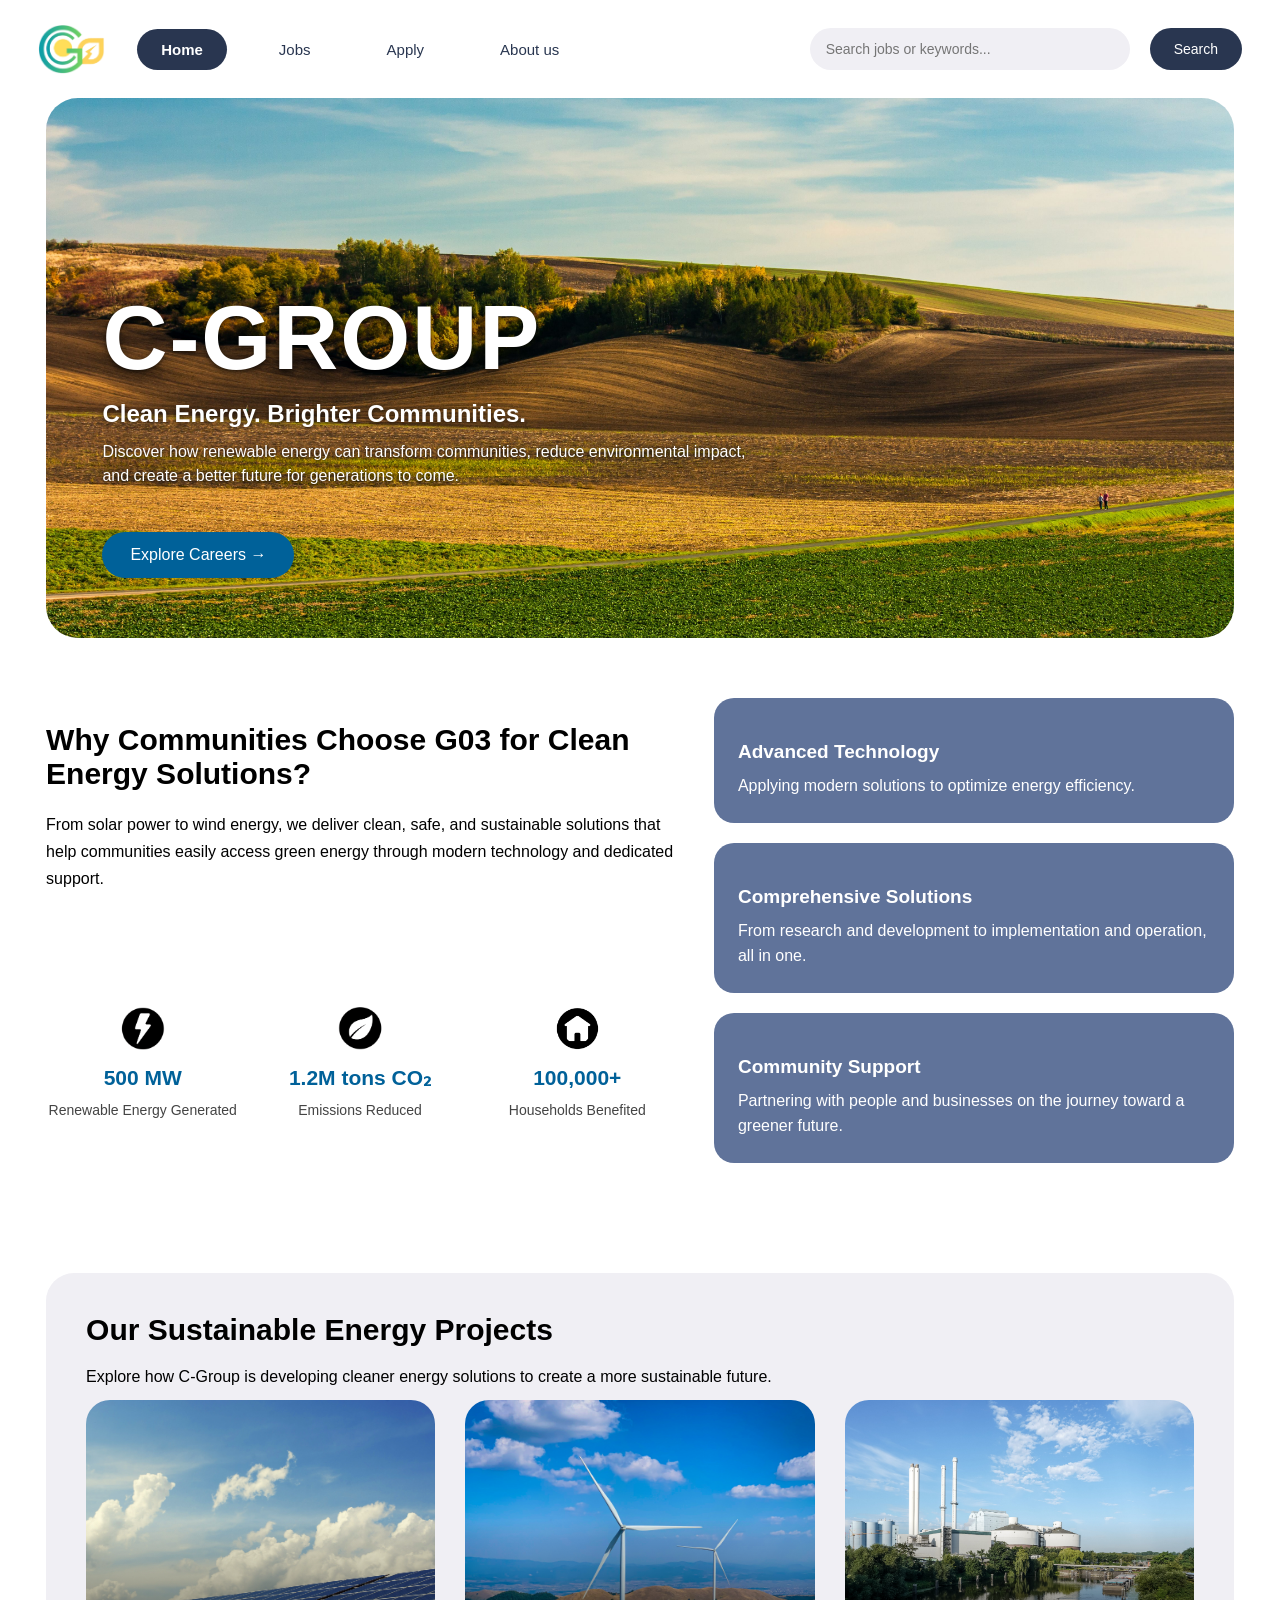
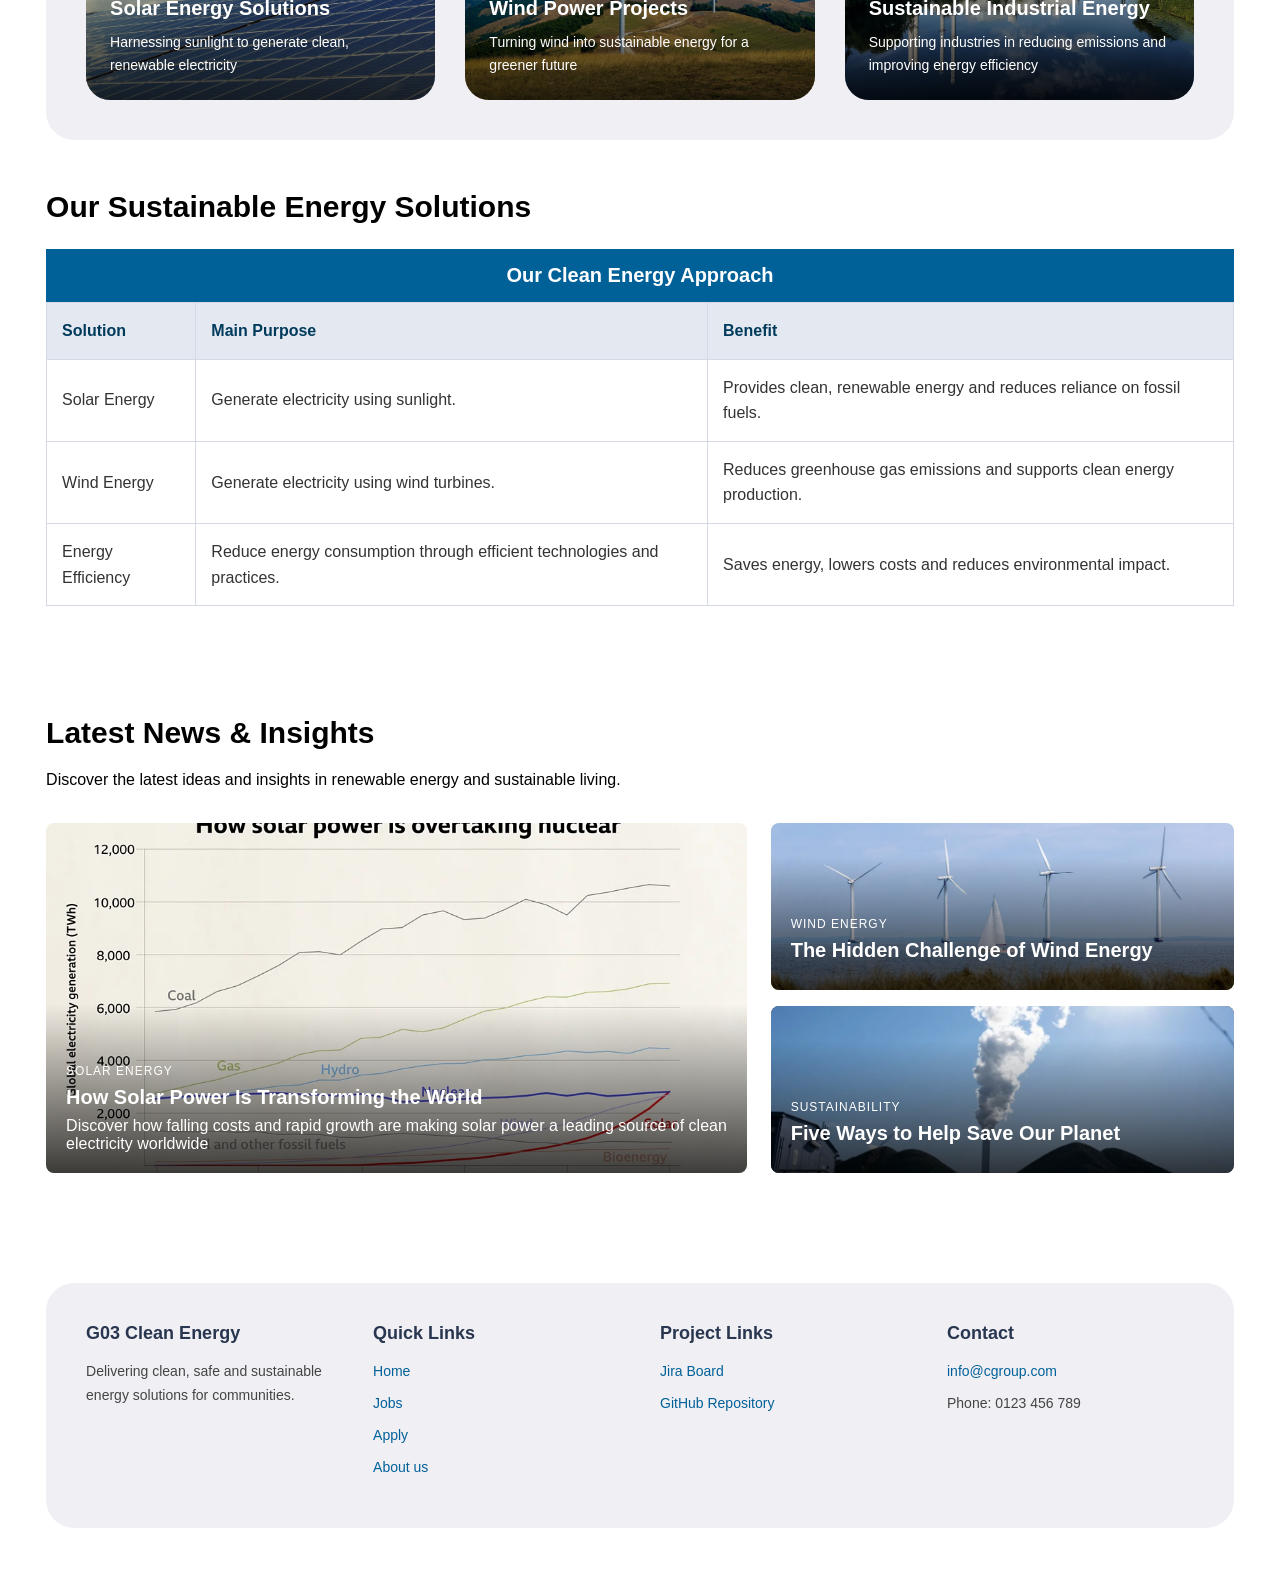
==== commit 6b9d9105: "Merge branch 'main' into fix-home-page" ====
--- a/index.html
+++ b/index.html
@@ -2,8 +2,13 @@
 <html lang="en">
 <head>
     <meta charset="UTF-8">
-    <meta name="viewport" content="width=device-width, initial-scale=1.0">
-    <title>Home | G03 Clean Energy</title>
+
+    <meta name="viewport" content="width=device-width, initial-scale=1">
+    <meta name="description" content="Explore G03 Clean Energy's renewable energy solutions, projects, and career opportunities in sustainable energy.">
+    <meta name="keywords" content="G03 Clean Energy, renewable energy, solar energy, wind energy, sustainability, clean energy careers">
+    <meta name="author" content="G03 Clean Energy">
+    <title>Home</title>
+
     
     <!-- Shared stylesheet: navigation bar and footer (used by every page) -->
     <link rel="stylesheet" href="styles/styles.css"> 
@@ -35,12 +40,12 @@
 
                 <!-- Company logo: clicking it returns to the Home page -->
                 <a href="index.html" class="logo">
-                    <img src="images/logo_.png" alt="company_logo">
+                    <img src="images/logo_.png" alt="C-Group Clean Energy logo">
                 </a>
 
                 <!-- Company logo: clicking it returns to the Home page -->
                 <div class="navigation_links">
-                    <a href="index.html" class="active">Home</a>
+                    <a href="index.html" class="active" aria-current="page">Home</a>
                     <a href="jobs.html">Jobs</a>
                     <a href="apply.html">Apply</a>
                     <a href="about.html">About us</a>
@@ -78,6 +83,11 @@
                     <h1> <strong> C-GROUP </strong> </h1> 
                 </div>
 
+                <!-- Slogan -->
+                <div class="hero-slogan">
+                    <p>Clean Energy. Brighter Communities.</p>
+                </div>
+
                 <!-- Description -->
                 <div class="hero-description">
                     <p> Discover how renewable energy can transform communities, reduce environmental impact, 
@@ -114,27 +124,27 @@
                 <!-- Stat 1: renewable energy generated -->
                 <div class="stat-item">
                     <div class="stat-icon">
-                        <img src="images/icon_1.png" alt="lightning_icon ">
+                        <img src="images/icon_1.png" alt="Lightning_bolt_icon">
                     </div>
-                    <h4>500 MW</h4>
+                    <h3>500 MW</h3>
                     <p>Renewable Energy Generated</p>
                 </div>
 
                 <!-- Stat 2: carbon emissions reduced -->
                 <div class="stat-item">
                     <div class="stat-icon">
-                        <img src="images/icon_2.png" alt="leaf_icon">
+                        <img src="images/icon_2.png" alt="Leaf_icon">
                     </div>
-                    <h4>1.2M tons CO₂</h4>
+                    <h3>1.2M tons CO₂</h3>
                     <p> Emissions Reduced</p>
                 </div>
 
                 <!-- Stat 3: households benefited -->
                 <div class="stat-item">
                     <div class="stat-icon">
-                        <img src="images/icon_3.png" alt="house_icon">
+                        <img src="images/icon_3.png" alt="House_icon">
                     </div>
-                    <h4>100,000+</h4>
+                    <h3>100,000+</h3>
                     <p>Households Benefited</p>
                 </div>
 
@@ -220,38 +230,37 @@
         <h2> Our Sustainable Energy Solutions </h2>
         <table class="solutions-table">
 
-            <!-- Table title: merge 3 columns -->
-            <tr>
-                <th colspan="3">Our Clean Energy Approach</th>
-            </tr>
-            
+            <caption>Our Clean Energy Approach</caption>
+
             <!-- Column headings -->
-            <tr>
-                <th>Solution</th>
-                <th>Main Purpose</th>
-                <th>Benefit</th>
-            </tr>
-
-            <!-- Solar Energy -->
-            <tr>
-                <td>Solar Energy</td>
-                <td>Generate electricity using sunlight.</td>
-                <td>Provides clean, renewable energy and reduces reliance on fossil fuels.</td>
-            </tr>
-
-            <!-- Wind Energy -->
-            <tr>
-                <td>Wind Energy</td>
-                <td>Generate electricity using wind turbines.</td>
-                <td>Reduces greenhouse gas emissions and supports clean energy production.</td>
-            </tr>
-
-            <!-- Energy Efficiency -->
-            <tr>
-                <td>Energy Efficiency</td>
-                <td>Reduce energy consumption through efficient technologies and practices.</td>
-                <td>Saves energy, lowers costs and reduces environmental impact.</td>
-            </tr>
+            <thead>
+                <tr>
+                    <th>Solution</th>
+                    <th>Main Purpose</th>
+                    <th>Benefit</th>
+                </tr>
+            </thead>
+
+            <!-- Table data -->
+            <tbody>
+                <tr>
+                    <td>Solar Energy</td>
+                    <td>Generate electricity using sunlight.</td>
+                    <td>Provides clean, renewable energy and reduces reliance on fossil fuels.</td>
+                </tr>
+
+                <tr>
+                    <td>Wind Energy</td>
+                    <td>Generate electricity using wind turbines.</td>
+                    <td>Reduces greenhouse gas emissions and supports clean energy production.</td>
+                </tr>
+
+                <tr>
+                    <td>Energy Efficiency</td>
+                    <td>Reduce energy consumption through efficient technologies and practices.</td>
+                    <td>Saves energy, lowers costs and reduces environmental impact.</td>
+               </tr>
+            </tbody>
 
         </table>
 
@@ -276,7 +285,7 @@
             <a href="https://www.bbc.com/future/article/20261023-how-solar-became-bigger-than-nuclear" class="news-card-link">
 
                 <article class="news-card news-main">
-                    <img src="images/bbc_solar.jpg" alt="Solar panels in a solar farm">
+                    <img src="images/bbc_solar.jpg" alt="Solar panels installed under a clear sky">
 
                     <div class="news-content">
                         <p class="news-category">SOLAR ENERGY</p>
@@ -294,7 +303,7 @@
                 <a href="https://www.bbc.com/future/article/20250506-renewable-energys-trouble-with-wind-theft" class="news-card-link">
 
                     <article class="news-card news-secondary">
-                        <img src="images/bbc_wind.jpg" alt="Wind turbines generating renewable energy">
+                        <img src="images/bbc_wind.jpg" alt="Offshore wind turbines generating electricity">
 
                         <div class="news-content">
                             <p class="news-category">WIND ENERGY</p>
@@ -308,7 +317,7 @@
                 <a href="https://www.bbc.com/news/science-environment-60987614" class="news-card-link">
 
                     <article class="news-card news-secondary">
-                        <img src="images/bbc_sustainace.jpg" alt="Biomass energy facility">
+                        <img src="images/bbc_sustainace.jpg" alt="Green leaves representing sustainable living">
 
                         <div class="news-content">
                             <p class="news-category">SUSTAINABILITY</p>
--- a/styles/styles.css
+++ b/styles/styles.css
@@ -22,6 +22,12 @@
 /* Remove the default browser margin (8px) for consistent layout of the nav bar across all pages. */
 body {
     margin: 0;
+    font-family: "Trebuchet MS", sans-serif;
+}
+
+/* Images never grow wider than their container (prevents sideways scrolling on phones) */
+img {
+    max-width: 100%;
 }
 
 /* Navigation bar: logo and links on the left, search form on the right */
@@ -69,6 +75,14 @@
     transition: color 0.3s ease;           /* smooth color change on hover */
     border-radius: 50px;                   /* pill shape (used by the hover background) */
     padding: 12px 24px;
+}
+
+/* Highlight the current active page link */
+.navigation_links a.active,
+.navigation_links a[aria-current="page"] {
+    background-color: #293650;
+    color: #ffffff;
+    font-weight: bold;
 }
 
 /* Link gets a light background and black text when the mouse is over it */
@@ -182,4 +196,296 @@
     font-size: 13px;
     color: #444444;
     margin: 0;
+}
+/* =========================================================
+   4. KEYBOARD ACCESSIBILITY
+   ========================================================= */
+
+/* Show a visible outline when users navigate with the keyboard */
+a:focus-visible,
+button:focus-visible,
+input:focus-visible {
+    outline: 3px solid #006199;
+    outline-offset: 3px;
+}
+
+/* =========================================================
+   SHARED STYLES (used by every page)
+
+   Sections in this file:
+   1. Header / navigation bar
+   2. Search form
+   3. Footer
+   4. Keyboard accessibility
+   5. Responsive navigation & footer
+
+   Team design notes:
+     Font:              "Trebuchet MS", sans-serif
+     Box background:    #F0EFF4 (light grey), #293650 (dark blue)
+     Text colors:       black, #006199 (blue)
+   ========================================================= */
+
+/* Make width and height include padding and border (easier to size boxes) */
+*, *::before, *::after {
+    box-sizing: border-box;
+}
+
+/* =========================================================
+   1. HEADER / NAVIGATION
+   ========================================================= */
+/* Remove the default browser margin (8px) for consistent layout of the nav bar across all pages. */
+body {
+    margin: 0;
+    font-family: "Trebuchet MS", sans-serif;
+}
+
+/* Navigation bar: logo and links on the left, search form on the right */
+nav {
+    display: flex;
+    justify-content: space-between;          /* places the two sides at opposite ends */
+    align-items: center;                     /* vertically centers the logo, links and form */
+    padding: 24px 38px;
+}
+
+/* ---------- Left side: logo + page links ---------- */
+
+/* Logo image: limit its size so it fits in the navigation bar */
+.logo img {
+    height: 50px;       /* change this number to make the logo bigger or smaller */
+    width: auto;        /* width follows the height, so the logo is not stretched */
+    display: block;     /* removes the small gap under the image */
+}
+
+/* Groups the company logo and the navigation links together */
+.nav-left {
+    display: flex;
+    align-items: center;
+    gap: 32px;                               /* space between the logo and the links */
+}
+
+/* Puts the navigation links in a horizontal row */
+.navigation_links {
+    display: flex;
+    align-items: center;
+    gap: 28px;                              /* space between the links */
+}
+
+/* Each navigation link */
+.navigation_links a {
+    font-family: "Trebuchet MS", sans-serif;
+    font-size: 15px;
+    color: #293650;
+    text-decoration: none;                 /* removes the default underline */
+    transition: color 0.3s ease;           /* smooth color change on hover */
+    border-radius: 50px;                   /* pill shape (used by the hover background) */
+    padding: 12px 24px;
+}
+
+/* Highlight the current active page link */
+.navigation_links a.active,
+.navigation_links a[aria-current="page"] {
+    background-color: #293650;
+    color: #ffffff;
+    font-weight: bold;
+}
+
+/* Link gets a light background and black text when the mouse is over it */
+.navigation_links a:hover {
+    background-color: #F0EFF4;
+    color: #000000;
+}
+
+/* =========================================================
+   2. SEARCH FORM
+   ========================================================= */
+
+/* Puts the search input and the button in a horizontal row */
+.search_form {
+    display: flex;
+    align-items: center;
+    gap: 20px;                           /* space between the input and the button */
+}
+
+/* Search input field */
+.search_form input[type="search"] {
+    width: 320px;
+    height: 42px;
+    padding: 0 16px;                   /* space between the text and the edge of the field */
+    border: none;                      /* removes the default border */
+    border-radius: 24px;               /* rounded (pill) shape */
+    background-color: #F0EFF4;
+    font-size: 14px;
+}
+
+/* Search button */
+.search_form button {
+    height: 42px;
+    padding: 0 24px;
+    border: none;
+    border-radius: 24px;
+    background-color: #293650;
+    color: white;
+    font-size: 14px;
+    cursor: pointer;                 /* shows the hand cursor on hover */
+}
+
+/* =========================================================
+   3. FOOTER
+   ========================================================= */
+
+/* Footer box: same style as the projects box (grey, rounded on all corners) */
+.footer {
+    background-color: #F0EFF4;
+    border-radius: 28px;
+    padding: 40px;
+    margin: 50px 3.6%;                  /* same side margin as the other sections */
+}
+
+/* Top part: puts the columns in a horizontal row */
+.footer-main {
+    display: flex;
+    justify-content: space-between;
+    gap: 40px;
+}
+
+/* One footer column */
+.footer-column {
+    flex: 1;                            /* all columns have equal width */
+    min-width: 0;
+}
+
+/* Column title */
+.footer-column h3 {
+    font-family: "Trebuchet MS", sans-serif;
+    font-size: 18px;
+    color: #293650;
+    margin: 0 0 16px;
+}
+
+/* Column text and links (shared settings) */
+.footer-column p,
+.footer-column a {
+    font-family: "Trebuchet MS", sans-serif;
+    font-size: 14px;
+    line-height: 1.7;
+    color: #444444;
+    margin: 0 0 8px;
+}
+
+/* Links: one per line, blue, no underline */
+.footer-column a {
+    display: block;
+    color: #006199;
+    text-decoration: none;
+    transition: color 0.3s ease;        /* smooth color change on hover */
+}
+
+/* Link becomes darker blue when hovered */
+.footer-column a:hover {
+    color: #003B5C;
+}
+
+/* Bottom part: thin line above the copyright text */
+.footer-bottom {
+    margin-top: 30px;
+    padding-top: 20px;
+    border-top: 1px solid #8D9BB5;
+    text-align: center;
+}
+
+/* Copyright text */
+.footer-bottom p {
+    font-family: "Trebuchet MS", sans-serif;
+    font-size: 13px;
+    color: #444444;
+    margin: 0;
+}
+
+/* =========================================================
+   4. KEYBOARD ACCESSIBILITY
+   ========================================================= */
+
+/* Show a visible outline when users navigate with the keyboard */
+a:focus-visible,
+button:focus-visible,
+input:focus-visible {
+    outline: 3px solid #006199;
+    outline-offset: 3px;
+}
+
+/* =========================================================
+   5. RESPONSIVE NAVIGATION & FOOTER
+   ========================================================= */
+
+@media screen and (max-width: 900px) {
+    nav {
+        flex-direction: column;
+        padding: 20px 16px;
+        gap: 16px;
+    }
+
+    .nav-left {
+        flex-direction: column;
+        gap: 12px;
+        width: 100%;
+    }
+
+    .navigation_links {
+        flex-wrap: wrap;
+        justify-content: center;
+        gap: 8px;
+    }
+
+    .navigation_links a {
+        padding: 8px 14px;
+    }
+
+    .search_form {
+        width: 100%;
+        max-width: 420px;
+        gap: 10px;
+    }
+
+    .search_form input[type="search"] {
+        width: auto;
+        min-width: 0;
+        flex: 1;
+    }
+
+    .search_form button {
+        flex-shrink: 0;
+    }
+
+    .footer {
+        padding: 28px 20px;
+    }
+
+    .footer-main {
+        flex-direction: column;
+        gap: 24px;
+    }
+}
+@media screen and (max-width: 600px) {
+
+    /* Navigation links */
+    .navigation_links a {
+        font-size: 14px;
+        padding: 8px 12px;
+    }
+
+    /* Search input */
+    .search_form input[type="search"] {
+        font-size: 16px;
+    }
+
+    /* Footer */
+    .footer {
+        margin: 32px 16px;
+    }
+
+    /* Prevent footer text from overflowing */
+    .footer-column {
+        min-width: 0;
+        overflow-wrap: break-word;
+    }
 }
--- a/styles/index.css
+++ b/styles/index.css
@@ -563,162 +563,217 @@
 .news-content p {
     margin: 0;
 }
+
+
 /* =========================================================
-   HOME PAGE RESPONSIVE & LAYOUT OVERRIDES
+   RESPONSIVE DESIGN - HOME PAGE
    ========================================================= */
 
-/* Adjust feature column width slightly on medium-large screens so text has room */
-@media screen and (max-width: 1200px) {
-    .features-section {
-        flex: 0 0 420px;
-    }
-}
-
-/* Stack two-column sections vertically on tablets and smaller screens */
-@media screen and (max-width: 900px) {
-    .hero-image {
-        height: 440px;
-        border-radius: 24px;
-    }
-
-    .hero-text {
-        padding-right: 16px;
-    }
-
-    .hero-title h1 {
-        font-size: 52px;
-    }
-
-    .hero-slogan p {
-        font-size: 20px;
-    }
-
+@media screen and (max-width: 768px) {
+
+    /* 1. Introduction: change two columns to one */
     .intro-section {
+        display: flex;
         flex-direction: column;
         align-items: stretch;
-        padding: 36px 20px;
-        gap: 24px;
-    }
-
-    .intro {
-        width: 100%;
-    }
-
+        gap: 32px;
+        padding: 32px 16px;
+    }
+
+    .intro,
     .features-section {
+        width: 100%;
+        max-width: 100%;
+        min-width: 0;
         flex: none;
-        width: 100%;
-    }
-
+        margin: 0;
+    }
+
+    .intro h2,
+    .intro p {
+        max-width: 100%;
+    }
+
+    /* 2. Statistics: stack the three items vertically */
     .company-stats {
-        flex-direction: column;
-        gap: 16px;
-        margin-top: 24px;
-    }
-
-    .stat-icon {
-        margin: 16px auto 4px;
-    }
-
+        display: grid;
+        grid-template-columns: minmax(0, 1fr);
+        gap: 20px;
+        width: 100%;
+        max-width: 100%;
+    }
+
+    .stat-item {
+        position: static;
+        width: 100%;
+        min-width: 0;
+        margin: 0;
+        text-align: center;
+    }
+
+    .stat-item h4,
+    .stat-item p {
+        width: auto;
+        max-width: 100%;
+        margin-left: 0;
+        margin-right: 0;
+        overflow-wrap: normal;
+    }
+
+    .stat-icon img {
+        max-width: 48px;
+        height: auto;
+    }
+
+    /* 3. Feature cards */
+    .features {
+        display: grid;
+        grid-template-columns: minmax(0, 1fr);
+        gap: 20px;
+    }
+
+    .feature-card {
+        width: 100%;
+        max-width: 100%;
+        min-width: 0;
+        box-sizing: border-box;
+    }
+
+    /* 4. Project cards */
+    .intro-project {
+        width: 100%;
+        max-width: 100%;
+        box-sizing: border-box;
+        padding: 32px 16px;
+    }
+
+    .featured-projects,
     .projects {
-        flex-direction: column;
+        width: 100%;
+        max-width: 100%;
+        min-width: 0;
+    }
+
+    .projects {
+        display: grid;
+        grid-template-columns: minmax(0, 1fr);
         gap: 20px;
     }
 
-    /* Fix news grid stacking & prevent text clipping/overlap on tablet/mobile */
-    .news-grid {
-        display: flex;
-        flex-direction: column;
-        gap: 16px;
-        height: auto;
-        overflow: visible;
-    }
-
-    .news-grid > .news-card-link,
-    .news-right {
-        float: none;
-        width: 100%;
-        height: auto;
-        margin-top: 0;
-    }
-
-    .news-right {
-        display: flex;
-        flex-direction: column;
-        gap: 16px;
-    }
-
-    .news-card {
+    .project-card {
         position: relative;
+        width: 100%;
+        max-width: 100%;
+        min-width: 0;
+        height: 340px;
+        box-sizing: border-box;
         overflow: hidden;
-        min-height: 220px;
-        height: auto;
-    }
-        .project-card {
-        flex: none;
-        height: 300px;
-    }
-
-    .news-right .news-card-link + .news-card-link {
-        margin-top: 0;
-    }
-
-    .news-card img {
-        height: 240px;
-    }
-}
-
-/* Mobile adjustments for small viewports (e.g. 375px / 390px) */
-@media screen and (max-width: 600px) {
+    }
+
+    .project-card img {
+        width: 100%;
+        height: 100%;
+        object-fit: cover;
+    }
+
+    .project-card h3 {
+        font-size: 24px;
+        max-width: 100%;
+    }
+
+    .project-card p {
+        font-size: 15px;
+        max-width: 100%;
+    }
+
+    /* 5. Hero: chữ và nút nằm dưới đáy ảnh, không đè nhau */
     .hero-image {
-        height: 420px;
-        border-radius: 18px;
+        height: 600px;
+        border-radius: 24px;
     }
 
     .hero-text {
-        top: 20%;
+        top: auto;            /* bỏ top: 45% của desktop */
+        bottom: 110px;        /* chừa chỗ cho nút bên dưới */
         left: 6%;
         right: 6%;
         max-width: none;
     }
 
     .hero-title h1 {
-        font-size: 42px;
+        font-size: 48px;
         letter-spacing: 1px;
     }
 
     .hero-slogan p {
-        font-size: 18px;
+        font-size: 20px;
     }
 
     .hero-description p {
         font-size: 14px;
-        line-height: 1.45;
     }
 
     .hero-cta {
         left: 6%;
-        bottom: 20px;
-    }
-
-    .btn-primary {
-        padding: 12px 20px;
+        bottom: 36px;
+    }
+
+    /* 6. Latest News */
+    .news-section {
+        padding: 32px 16px;
+        margin: 32px 0;
+    }
+
+    /* Bỏ chiều cao cố định và float của desktop */
+    .news-grid {
+        display: grid;
+        grid-template-columns: minmax(0, 1fr);
+        gap: 20px;
+        height: auto;
+        overflow: visible;
+    }
+
+    .news-grid > .news-card-link {
+        float: none;
+        width: 100%;
+        height: auto;
+    }
+
+    .news-right {
+        float: none;
+        display: grid;
+        grid-template-columns: minmax(0, 1fr);
+        gap: 20px;
+        width: 100%;
+        height: auto;
+    }
+
+    .news-right .news-card-link {
+        height: auto;
+    }
+
+    /* grid đã có gap rồi, nên bỏ margin-top để khỏi bị cách đôi */
+    .news-right .news-card-link + .news-card-link {
+        margin-top: 0;
+    }
+
+    .news-card {
+        width: 100%;
+    }
+
+    .news-main {
+        height: 380px;
+    }
+
+    .news-secondary {
+        height: 240px;
+    }
+
+    .news-content h3 {
+        font-size: 20px;
+    }
+
+    .news-content p {
         font-size: 14px;
     }
-
-    .intro-project {
-        padding: 24px 16px;
-        margin: 32px 3.6%;
-    }
-
-    .solutions-section,
-    .news-section {
-        margin: 32px 3.6%;
-        padding: 24px 0;
-    }
-
-    .solutions-table {
-        display: block;
-        overflow-x: auto;
-    }
-}
-
+}
